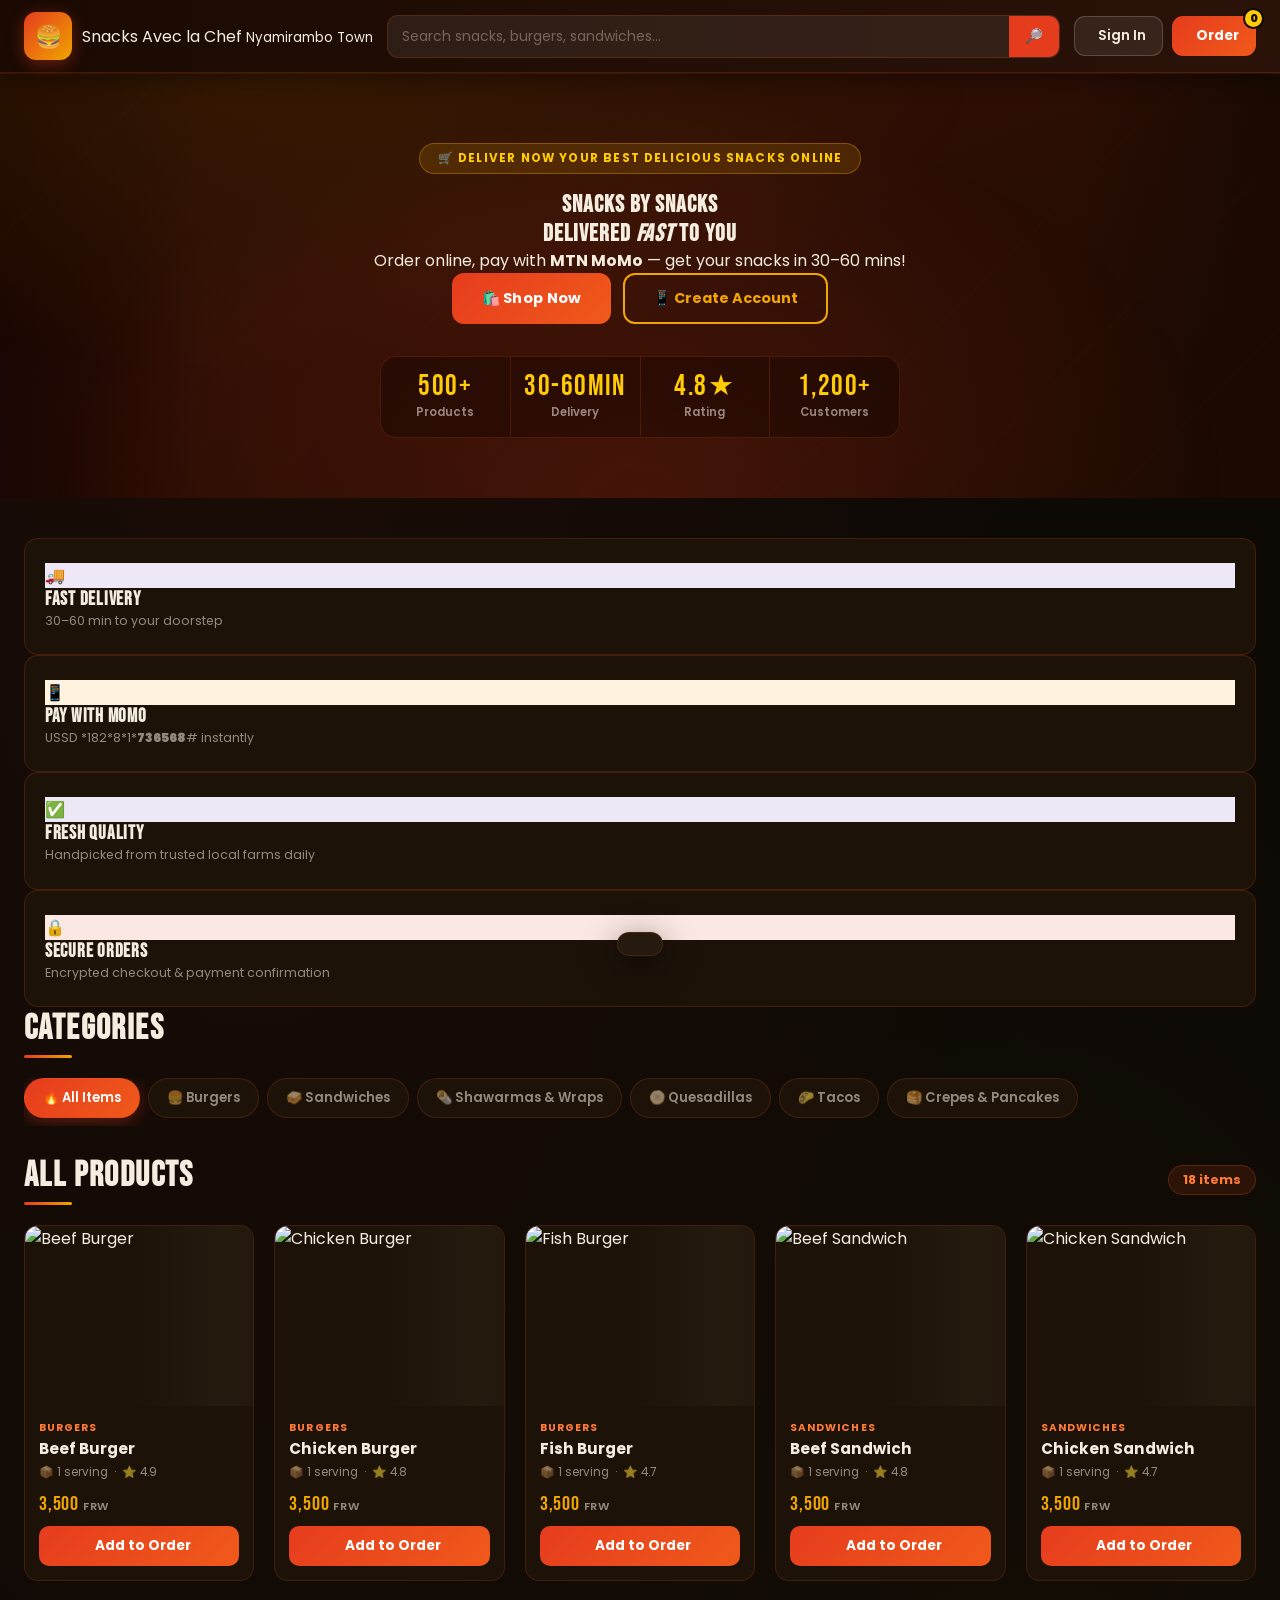
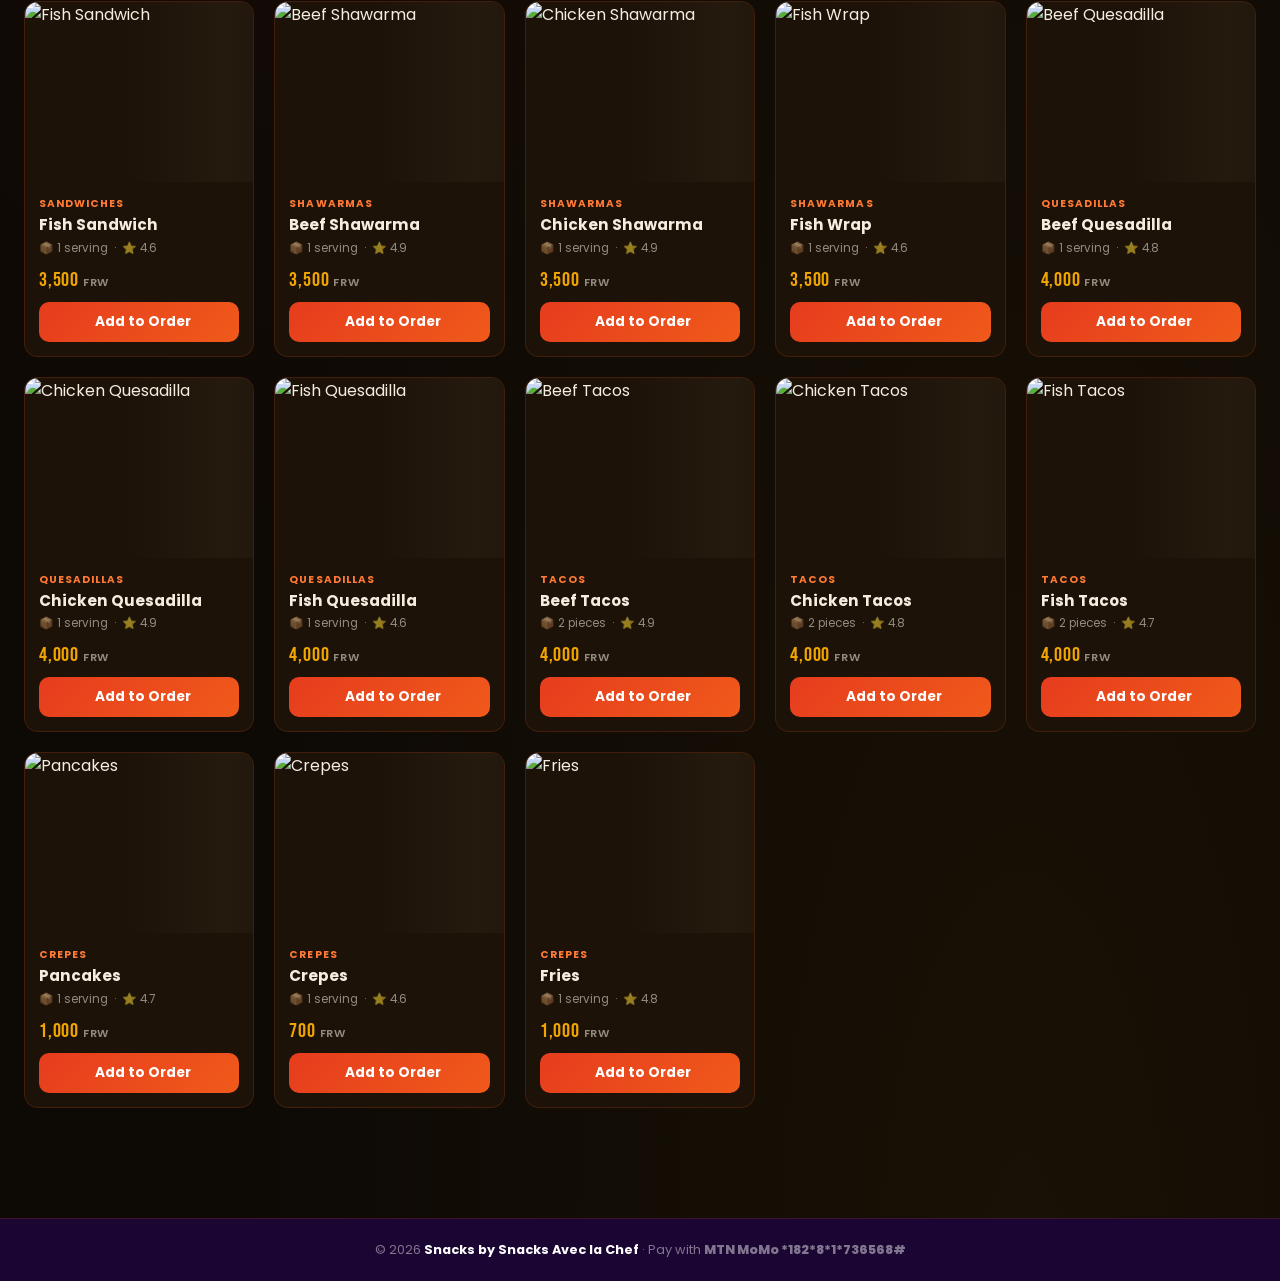
==== index.html @ 3beaa3a2 "Rename Snacks_by_snacks into index.html and other changes made" ====
<!DOCTYPE html>
<html lang="en">
<head>
<meta charset="UTF-8"/>
<meta name="viewport" content="width=device-width,initial-scale=1.0"/>
<title>Snacks Avec la Chef – Online Snacks Shopping</title>
<link href="https://fonts.googleapis.com/css2?family=Poppins:wght@400;500;600;700;800;900&family=Bebas+Neue:wght@400&display=swap" rel="stylesheet"/>
<link rel="stylesheet" href="https://cdnjs.cloudflare.com/ajax/libs/font-awesome/6.4.0/all.min.css"/>
<link rel="stylesheet" href="style.css"/>
</head>
<body>

<!-- ══ HEADER ══ -->
<header>
  <div class="h-inner">
    <div class="logo">
      <div class="logo-icon">🍔</div>
      <div class="logo-txt">
        <span>Snacks Avec la Chef</span>
        <small>Nyamirambo Town</small>
      </div>
    </div>
    <div class="search-bar">
      <input id="searchInp" type="text" placeholder="Search snacks, burgers, sandwiches…"/>
      <button onclick="doSearch()">🔎<i class="fas fa-search"></i></button>
    </div>
    <div class="h-actions">
      <button class="btn-signin" id="signinBtn" onclick="openAuth()">
        <i class="fas fa-user"></i> Sign In
      </button>
      <div class="user-pill" id="userPill" onclick="toggleUserMenu()">
        <div class="u-avatar" id="uAvatar"></div>
        <span id="uName"></span>
        <i class="fas fa-chevron-down" id="uChevron" style="color:rgba(255,255,255,.5);font-size:.68rem;transition:.2s"></i>
        <!-- Dropdown -->
        <div class="user-dropdown" id="userDropdown">
          <div class="ud-profile">
            <div class="ud-avatar" id="udAvatar"></div>
            <div>
              <div class="ud-name" id="udName"></div>
              <div class="ud-email" id="udEmail"></div>
            </div>
          </div>
          <div class="ud-divider"></div>
          <button class="ud-item" onclick="closeUserMenu()"><i class="fas fa-user-circle"></i> My Profile</button>
          <button class="ud-item" onclick="closeUserMenu()"><i class="fas fa-box"></i> My Orders</button>
          <button class="ud-item" onclick="closeUserMenu()"><i class="fas fa-heart"></i> Wishlist</button>
          <button class="ud-item" onclick="closeUserMenu()"><i class="fas fa-map-marker-alt"></i> Addresses</button>
          <div class="ud-divider"></div>
          <button class="ud-item ud-logout" onclick="doLogout()"><i class="fas fa-sign-out-alt"></i> Log Out</button>
        </div>
      </div>
      <button class="btn-cart" onclick="toggleCart()">
        <i class="fas fa-fire"></i> Order
        <span class="c-badge" id="cartBadge">0</span>
      </button>
    </div>
  </div>
</header>

<!-- ══ HERO ══ -->
<section class="hero">

  <!-- Sliding background images -->
  <div class="hero-bg-slides">
    <!-- Row 1: slides RIGHT →  (duplicated for seamless loop) -->
    <div class="slide-track slide-track-1" id="row1"></div>
    <!-- Row 2: slides LEFT ← (duplicated for seamless loop) -->
    <div class="slide-track slide-track-2" id="row2"></div>
  </div>

  <div class="h-inner-hero">
    <div class="h-badge">🛒 Deliver Now your Best Delicious Snacks Online</div>
    <h1>Snacks By Snacks<br/>Delivered <em>Fast</em> to You</h1>
    <p>Order online, pay with <strong>MTN MoMo</strong> — get your snacks in 30–60 mins!</p>
    <div class="h-btns">
      <button class="btn-prim" onclick="document.getElementById('shopSec').scrollIntoView({behavior:'smooth'})">🛍️ Shop Now</button>
      <button class="btn-ghost" onclick="openAuth()">📱 Create Account</button>
    </div>
    <div class="h-stats">
      <div><div class="stat-n">500+</div><div class="stat-l">Products</div></div>
      <div><div class="stat-n">30-60min</div><div class="stat-l">Delivery</div></div>
      <div><div class="stat-n">4.8★</div><div class="stat-l">Rating</div></div>
      <div><div class="stat-n">1,200+</div><div class="stat-l">Customers</div></div>
    </div>
  </div>
</section>

<!-- ══ MAIN ══ -->
<div class="shop-sec" id="shopSec">
  <div class="feats">
    <div class="feat"><div class="feat-icon" style="background:#ede7f6">🚚</div><h3>Fast Delivery</h3><p>30–60 min to your doorstep</p></div>
    <div class="feat"><div class="feat-icon" style="background:#fff3e0">📱</div><h3>Pay with MoMo</h3><p>USSD *182*8*1*<strong style="color:var(--lime);font-weight:900">736568</strong># instantly</p></div>
    <div class="feat"><div class="feat-icon" style="background:#ede7f6">✅</div><h3>Fresh Quality</h3><p>Handpicked from trusted local farms daily</p></div>
    <div class="feat"><div class="feat-icon" style="background:#fce8e2">🔒</div><h3>Secure Orders</h3><p>Encrypted checkout & payment confirmation</p></div>
  </div>
  <div>
    <div class="sec-hd"><h2>Categories</h2></div>
    <div class="cats-wrap"><div class="cats-inner" id="catsEl"></div></div>
  </div>
  <div>
    <div class="sec-hd">
      <h2 id="prodTitle">All Products</h2>
      <span class="count-pill" id="prodCnt"></span>
    </div>
    <div class="prod-grid" id="prodGrid"></div>
  </div>
</div>

<footer style="background:#1a0533;color:rgba(255,255,255,.45);text-align:center;padding:22px;font-size:.8rem;margin-top:50px">
  <p>© 2026 <strong style="color:#fff">Snacks by Snacks Avec la Chef</strong> · Pay with <span style="color:var(--momo);font-weight:800">MTN MoMo *182*8*1*736568#</span></p>
</footer>

<!-- ══ CART SIDEBAR ══ -->
<div class="c-overlay" id="cOverlay" onclick="toggleCart()"></div>
<div class="c-sidebar" id="cSidebar">
  <div class="c-hdr">
    <h2>🛒 Your Cart</h2>
    <button class="c-close" onclick="toggleCart()"><i class="fas fa-times"></i></button>
  </div>
  <div class="c-body" id="cBody"></div>
  <div id="cFootWrap" style="display:none">
    <div class="c-foot-wrap">
      <div class="cf-row"><span>Subtotal</span><span id="cfSub"></span></div>
      <div class="cf-row"><span>🚚 Delivery</span><span>500 RWF</span></div>
      <div class="cf-tot"><span>Total</span><span id="cfTot"></span></div>
      <button class="btn-checkout" onclick="openPay()">
        <i class="fas fa-fire"></i> Checkout with MoMo
      </button>
    </div>
  </div>
</div>

<!-- ══ SIGN IN MODAL ══ -->
<div class="overlay" id="authOv">
  <div class="auth-box" style="position:relative">
    <div class="auth-top">
      <button class="auth-top-close" onclick="closeOv('authOv')"><i class="fas fa-times"></i></button>
      <h2>Welcome to Snacks By Snacks Avec La Chef</h2>
      <p>Sign in for faster checkout & order tracking</p>
    </div>
    <div class="auth-content">
      <div class="auth-tabs">
        <button class="a-tab active" id="tLogin" onclick="switchTab('login')">Sign In</button>
        <button class="a-tab" id="tReg" onclick="switchTab('reg')">Create Account</button>
      </div>

      <!-- LOGIN -->
      <div id="fLogin">
        <div class="fg">
          <label>Email / Phone <span>*</span></label>
          <div class="inp-wrap">
            <i class="fas fa-envelope i-icon"></i>
            <input class="inp ic" id="lEmail" type="text" placeholder="your@email.com or 078xxxxxxx"/>
          </div>
        </div>
        <div class="fg">
          <label>Password <span>*</span></label>
          <div class="inp-wrap">
            <i class="fas fa-lock i-icon"></i>
            <input class="inp ic" id="lPass" type="password" placeholder="Enter your password" style="padding-right:40px"/>
            <button class="inp-toggle" onclick="togPwd('lPass',this)"><i class="fas fa-eye"></i></button>
          </div>
        </div>
        <div style="text-align:right;margin-bottom:14px"><a href="#" style="font-size:.78rem;color:var(--green);font-weight:700">Forgot password?</a></div>
        <button class="btn-auth" onclick="doLogin()"><i class="fas fa-sign-in-alt"></i> &nbsp;Sign In</button>
        <div class="a-divider">or continue with</div>
        <div class="soc-btns">
          <button class="soc-btn" onclick="socialLogin('Google')" style="border:2px solid #e0e0e0;background:#fff;color:#444">
            <span style="font-size:1rem">🇬</span> Google
          </button>
          <button class="soc-btn" onclick="socialLogin('Facebook')" style="border:none;background:#1877f2;color:#fff">
            <i class="fab fa-facebook-f"></i> Facebook
          </button>
        </div>
        <p class="auth-note">Don't have an account? <a href="#" onclick="switchTab('reg')">Create one free</a></p>
      </div>

      <!-- REGISTER -->
      <div id="fReg" style="display:none">
        <div class="f-row">
          <div class="fg"><label>First Name <span>*</span></label><input class="inp" id="rFirst" type="text" placeholder="Jean"/></div>
          <div class="fg"><label>Last Name <span>*</span></label><input class="inp" id="rLast" type="text" placeholder="Mugisha"/></div>
        </div>
        <div class="fg">
          <label>Email Address <span>*</span></label>
          <div class="inp-wrap"><i class="fas fa-envelope i-icon"></i><input class="inp ic" id="rEmail" type="email" placeholder="you@email.com"/></div>
        </div>
        <div class="fg">
          <label>MTN MoMo Phone <span>*</span></label>
          <div class="inp-wrap">
            <span class="inp-pre">+250</span>
            <input class="inp pr" id="rPhone" type="tel" maxlength="9" placeholder="078xxxxxxx" oninput="this.value=this.value.replace(/\D/g,'')"/>
          </div>
        </div>
        <div class="fg">
          <label>Password <span>*</span></label>
          <div class="inp-wrap">
            <i class="fas fa-lock i-icon"></i>
            <input class="inp ic" id="rPass" type="password" placeholder="Min 8 characters" style="padding-right:40px"/>
            <button class="inp-toggle" onclick="togPwd('rPass',this)"><i class="fas fa-eye"></i></button>
          </div>
        </div>
        <div class="fg"><label>Delivery Address <span>*</span></label><input class="inp" id="rAddr" type="text" placeholder="KG 5 Ave, Kicukiro Sector"/></div>
        <button class="btn-auth" onclick="doRegister()"><i class="fas fa-user-plus"></i> &nbsp;Create Account</button>
        <p class="auth-note">Already have an account? <a href="#" onclick="switchTab('login')">Sign in</a></p>
      </div>
    </div>
  </div>
</div>

<!-- ══ PRODUCT DETAIL MODAL ══ -->
<div class="overlay" id="pdOv">
  <div class="pd-box" id="pdContent"></div>
</div>

<!-- ══ PAYMENT MODAL ══ -->
<div class="overlay" id="payOv">
  <div class="pay-box">
    <div class="pay-hdr">
      <h2>💳 MoMo Checkout</h2>
      <button class="pay-close" onclick="closeOv('payOv')"><i class="fas fa-times"></i></button>
    </div>
    <div class="steps" id="stepsEl">
      <div class="s-item active" id="stp1"><div class="s-dot">1</div><div class="s-lbl">Review</div></div>
      <div class="s-item" id="stp2"><div class="s-dot">2</div><div class="s-lbl">Details</div></div>
      <div class="s-item" id="stp3"><div class="s-dot">3</div><div class="s-lbl">Pay</div></div>
      <div class="s-item" id="stp4"><div class="s-dot"><i class="fas fa-check" style="font-size:.62rem"></i></div><div class="s-lbl">Done</div></div>
    </div>
    <div class="pay-body" id="payBody"></div>
  </div>
</div>

<!-- TOAST -->
<div class="toast" id="toast"><span id="toastMsg"></span></div>

<script src="script.js"></script>
</body>
</html>
---- style.css ----
/* ═══════════════════════════════════════════════
   SNACKS BY SNACKS — avec la chef
   style.css  |  Fresh Food. Bold Taste.
═══════════════════════════════════════════════ */

/* ─── VARIABLES ───────────────────────────── */
:root{
  --fire:       #e63c1e;   /* fire red         */
  --fire-mid:   #f05a1a;   /* fire orange      */
  --fire-light: #ff7a35;   /* bright orange    */
  --gold:       #f0a500;   /* golden yellow    */
  --gold-bright:#ffcb05;   /* momo / bright    */
  --bg:         #0d0905;   /* near-black warm  */
  --bg-card:    #1c1208;   /* dark card        */
  --bg-card2:   #251a0e;   /* lighter card     */
  --bg-input:   #2a1e10;   /* input bg         */
  --border:     rgba(240,90,26,.18);
  --border-glow:rgba(240,90,26,.45);
  --text:       #f5ede0;   /* warm white       */
  --text-dim:   rgba(245,237,224,.55);
  --text-muted: rgba(245,237,224,.35);
  --red:        #e53935;
  --shadow:     0 8px 32px rgba(0,0,0,.55);
  --shadow-fire:0 4px 28px rgba(230,60,30,.35);
  --r:          14px;
}

/* ─── RESET ───────────────────────────────── */
*{box-sizing:border-box;margin:0;padding:0}
html{scroll-behavior:smooth}
body{
  font-family:'Poppins',sans-serif;
  background:var(--bg);
  color:var(--text);
  overflow-x:hidden;
  background-image:
    radial-gradient(ellipse at 20% 0%,rgba(230,60,30,.07) 0%,transparent 55%),
    radial-gradient(ellipse at 80% 100%,rgba(240,165,0,.05) 0%,transparent 55%);
}
h1,h2,h3,h4{font-family:'Bebas Neue',sans-serif;letter-spacing:.04em}
button{font-family:'Poppins',sans-serif;cursor:pointer}
input,select,textarea{font-family:'Poppins',sans-serif}
::-webkit-scrollbar{width:6px;height:6px}
::-webkit-scrollbar-thumb{background:var(--fire-mid);border-radius:3px}
::-webkit-scrollbar-track{background:var(--bg-card)}

/* ─── OVERLAY ──────────────────────────────── */
.overlay{
  display:none;position:fixed;inset:0;
  background:rgba(10,5,2,.75);
  z-index:200;backdrop-filter:blur(6px);
  align-items:center;justify-content:center;padding:20px
}
.overlay.open{display:flex;animation:fadeIn .2s ease}

/* ─── HEADER ──────────────────────────────── */
header{
  background:linear-gradient(90deg,#1a0a02,#2a1208);
  position:sticky;top:0;z-index:100;
  border-bottom:1.5px solid var(--border);
  box-shadow:0 2px 24px rgba(0,0,0,.5),0 1px 0 var(--border)
}
.h-inner{
  max-width:1280px;margin:0 auto;padding:12px 24px;
  display:flex;align-items:center;gap:14px;flex-wrap:wrap
}
.logo{display:flex;align-items:center;gap:10px;text-decoration:none}
.logo-icon{
  width:48px;height:48px;
  background:linear-gradient(135deg,var(--fire),var(--gold));
  border-radius:12px;
  display:flex;align-items:center;justify-content:center;
  font-size:22px;flex-shrink:0;
  box-shadow:0 4px 16px rgba(230,60,30,.4)
}
.logo-txt .brand{
  font-family:'Bebas Neue',sans-serif;
  font-size:1.45rem;color:var(--gold-bright);
  display:block;line-height:1;letter-spacing:.06em
}
.logo-txt .sub{
  font-size:.62rem;color:var(--text-dim);
  font-weight:600;letter-spacing:.14em;text-transform:uppercase
}
.search-bar{
  flex:1;min-width:170px;display:flex;
  background:rgba(255,255,255,.07);
  border-radius:11px;border:1.5px solid var(--border);
  overflow:hidden;transition:.2s
}
.search-bar:focus-within{border-color:var(--fire-mid);background:rgba(255,255,255,.1)}
.search-bar input{
  flex:1;border:none;background:transparent;
  padding:10px 14px;color:var(--text);font-size:.87rem;outline:none
}
.search-bar input::placeholder{color:var(--text-muted)}
.search-bar button{
  background:var(--fire);border:none;
  padding:10px 16px;color:#fff;font-size:.9rem;transition:.2s
}
.search-bar button:hover{background:var(--fire-mid)}
.h-actions{display:flex;align-items:center;gap:9px}
.btn-signin{
  background:rgba(255,255,255,.08);border:1.5px solid rgba(255,255,255,.18);
  color:var(--text);padding:9px 16px;border-radius:11px;
  font-weight:600;font-size:.84rem;display:flex;align-items:center;gap:7px;transition:.2s
}
.btn-signin:hover{background:rgba(255,255,255,.14);border-color:var(--fire-mid)}
.btn-cart{
  position:relative;
  background:linear-gradient(135deg,var(--fire),var(--fire-mid));
  border:none;color:#fff;padding:10px 17px;border-radius:11px;
  font-weight:700;font-size:.85rem;display:flex;align-items:center;gap:7px;transition:.2s
}
.btn-cart:hover{transform:translateY(-1px);box-shadow:var(--shadow-fire)}
.c-badge{
  position:absolute;top:-8px;right:-8px;
  background:var(--gold-bright);color:#1a0a02;
  border-radius:50%;width:21px;height:21px;
  font-size:.68rem;font-weight:900;
  display:flex;align-items:center;justify-content:center;
  border:2px solid var(--bg)
}

/* USER PILL & DROPDOWN */
.user-pill{
  display:none;align-items:center;gap:8px;
  background:rgba(255,255,255,.08);
  border:1.5px solid rgba(255,255,255,.18);
  border-radius:30px;padding:5px 13px 5px 5px;
  position:relative;cursor:pointer;user-select:none;transition:.2s
}
.user-pill:hover{background:rgba(255,255,255,.14);border-color:var(--fire-mid)}
.u-avatar{
  width:32px;height:32px;border-radius:50%;
  background:linear-gradient(135deg,var(--fire),var(--gold));
  display:flex;align-items:center;justify-content:center;
  font-size:.85rem;font-weight:900;color:#fff
}
.user-pill span{color:var(--text);font-weight:700;font-size:.83rem}
.user-dropdown{
  display:none;position:absolute;top:calc(100% + 12px);right:0;
  background:#1e1206;border-radius:16px;min-width:225px;
  box-shadow:0 12px 48px rgba(0,0,0,.6),0 0 0 1.5px var(--border);
  overflow:hidden;z-index:300
}
.user-dropdown.open{display:block;animation:slideDown .2s ease}
.ud-profile{
  display:flex;align-items:center;gap:12px;padding:16px;
  background:linear-gradient(135deg,rgba(230,60,30,.15),rgba(240,165,0,.1))
}
.ud-avatar{
  width:44px;height:44px;border-radius:50%;
  background:linear-gradient(135deg,var(--fire),var(--gold));
  display:flex;align-items:center;justify-content:center;
  font-size:1.15rem;font-weight:900;color:#fff;flex-shrink:0
}
.ud-name{font-weight:700;font-size:.9rem;color:var(--text)}
.ud-email{font-size:.72rem;color:var(--text-dim);margin-top:1px}
.ud-divider{height:1px;background:var(--border)}
.ud-item{
  width:100%;text-align:left;padding:11px 16px;border:none;
  background:transparent;font-family:'Poppins',sans-serif;
  font-size:.84rem;font-weight:600;color:var(--text);
  cursor:pointer;display:flex;align-items:center;gap:11px;transition:.15s
}
.ud-item i{width:15px;color:var(--text-dim);font-size:.82rem;text-align:center}
.ud-item:hover{background:rgba(240,90,26,.12);color:var(--fire-light)}
.ud-item:hover i{color:var(--fire-light)}
.ud-logout{color:var(--red)!important}
.ud-logout i{color:var(--red)!important}
.ud-logout:hover{background:rgba(229,57,53,.12)!important}

/* ─── HERO ─────────────────────────────────── */
.hero{
  background:linear-gradient(160deg,#1a0602 0%,#2d0e05 40%,#1a0a02 100%);
  padding:70px 24px 60px;text-align:center;
  position:relative;overflow:hidden
}
.hero::before{
  content:'';position:absolute;inset:0;
  background:
    radial-gradient(ellipse at 50% 100%,rgba(230,60,30,.18) 0%,transparent 65%),
    radial-gradient(ellipse at 20% 0%,rgba(240,165,0,.1) 0%,transparent 50%);
  z-index:1
}
/* flame flicker lines */
.hero::after{
  content:'';position:absolute;inset:0;
  background:repeating-linear-gradient(
    -45deg,
    transparent,transparent 120px,
    rgba(230,60,30,.025) 120px,rgba(230,60,30,.025) 121px
  );
  z-index:1
}
.hero-bg-slides{
  position:absolute;inset:0;z-index:0;
  display:flex;flex-direction:column;gap:18px;
  justify-content:center;padding:14px 0;pointer-events:none
}
.slide-track{display:flex;gap:18px;width:max-content}
.slide-track-1{animation:slideRight 30s linear infinite}
.slide-track-2{animation:slideLeft  36s linear infinite}
.slide-img{
  width:220px;height:155px;border-radius:16px;
  object-fit:cover;opacity:.28;
  filter:saturate(1.3) brightness(.75);
  flex-shrink:0;
  border:2px solid rgba(240,90,26,.25);
  box-shadow:0 4px 20px rgba(0,0,0,.4)
}
.hero-bg-slides::before,.hero-bg-slides::after{
  content:'';position:absolute;top:0;bottom:0;width:200px;z-index:2;pointer-events:none
}
.hero-bg-slides::before{left:0;background:linear-gradient(to right,#1a0602,transparent)}
.hero-bg-slides::after{right:0;background:linear-gradient(to left,#1a0a02,transparent)}
.h-inner-hero{position:relative;z-index:2;max-width:700px;margin:0 auto}
.h-badge{
  display:inline-flex;align-items:center;gap:6px;
  background:rgba(240,165,0,.15);
  border:1px solid rgba(240,165,0,.35);
  color:var(--gold-bright);padding:6px 18px;border-radius:30px;
  font-size:.74rem;font-weight:700;letter-spacing:.1em;
  text-transform:uppercase;margin-bottom:16px
}
.hero-brand{
  font-family:'Bebas Neue',sans-serif;
  font-size:clamp(3rem,9vw,6rem);
  line-height:.95;letter-spacing:.05em;
  background:linear-gradient(135deg,#fff 20%,var(--gold-bright) 60%,var(--fire-light) 100%);
  -webkit-background-clip:text;-webkit-text-fill-color:transparent;
  background-clip:text;margin-bottom:4px
}
.hero-sub{
  font-family:'Bebas Neue',sans-serif;
  font-size:clamp(1.1rem,3vw,1.8rem);
  color:var(--fire-light);letter-spacing:.12em;
  margin-bottom:10px;font-style:italic
}
.hero-tag{
  font-size:1rem;color:var(--text-dim);
  font-weight:500;margin-bottom:28px;letter-spacing:.02em
}
.hero-tag strong{color:var(--gold);font-weight:700}
.h-btns{display:flex;gap:12px;justify-content:center;flex-wrap:wrap;margin-bottom:32px}
.btn-prim{
  background:linear-gradient(135deg,var(--fire),var(--fire-mid));
  color:#fff;border:none;padding:13px 30px;border-radius:12px;
  font-size:.92rem;font-weight:700;transition:.22s;letter-spacing:.02em
}
.btn-prim:hover{transform:translateY(-2px);box-shadow:0 8px 28px rgba(230,60,30,.45)}
.btn-ghost{
  background:transparent;
  border:2px solid var(--gold);
  color:var(--gold);padding:13px 28px;border-radius:12px;
  font-size:.9rem;font-weight:700;transition:.22s
}
.btn-ghost:hover{background:var(--gold);color:#1a0a02;transform:translateY(-2px)}
.h-stats{
  display:flex;gap:0;justify-content:center;flex-wrap:wrap;
  background:rgba(0,0,0,.3);border:1.5px solid var(--border);
  border-radius:16px;overflow:hidden;max-width:520px;margin:0 auto
}
.h-stats>div{
  flex:1;min-width:110px;padding:16px 10px;
  border-right:1.5px solid var(--border);
}
.h-stats>div:last-child{border-right:none}
.stat-n{
  font-family:'Bebas Neue',sans-serif;font-size:1.8rem;
  color:var(--gold-bright);letter-spacing:.05em;line-height:1
}
.stat-l{font-size:.72rem;color:var(--text-dim);font-weight:600;margin-top:2px}

/* ─── FEATURES ─────────────────────────────── */
.feats-sec{
  max-width:1280px;margin:0 auto;
  padding:48px 24px 16px;
  display:grid;grid-template-columns:repeat(auto-fit,minmax(220px,1fr));gap:16px
}
.feat{
  background:var(--bg-card);border:1.5px solid var(--border);
  border-radius:var(--r);padding:24px 20px;transition:.25s;
  position:relative;overflow:hidden
}
.feat::before{
  content:'';position:absolute;inset:0;
  background:linear-gradient(135deg,rgba(230,60,30,.05),transparent);
  opacity:0;transition:.25s
}
.feat:hover{border-color:var(--fire-mid);transform:translateY(-4px);box-shadow:var(--shadow-fire)}
.feat:hover::before{opacity:1}
.feat-ic{
  width:48px;height:48px;border-radius:12px;
  display:flex;align-items:center;justify-content:center;
  font-size:1.4rem;margin-bottom:12px
}
.feat h4{font-family:'Poppins',sans-serif;font-size:.93rem;font-weight:700;color:var(--text);margin-bottom:5px}
.feat p{font-size:.78rem;color:var(--text-dim);line-height:1.55}

/* ─── SHOP SECTION ─────────────────────────── */
.shop-sec{padding:40px 24px 60px;max-width:1280px;margin:0 auto}
.sec-hd{display:flex;align-items:center;justify-content:space-between;margin-bottom:20px;flex-wrap:wrap;gap:10px}
.sec-hd h2{
  font-size:clamp(1.6rem,4vw,2.2rem);color:var(--text);
  position:relative;padding-bottom:8px
}
.sec-hd h2::after{
  content:'';position:absolute;bottom:0;left:0;
  width:48px;height:3px;
  background:linear-gradient(90deg,var(--fire),var(--gold));
  border-radius:2px
}
.count-pill{
  font-size:.8rem;font-weight:700;
  color:var(--fire-light);
  background:rgba(240,90,26,.12);
  border:1px solid rgba(240,90,26,.25);
  padding:5px 14px;border-radius:30px
}
/* Categories */
.cats-wrap{overflow-x:auto;padding-bottom:8px;margin-bottom:28px;scrollbar-width:thin}
.cats-wrap::-webkit-scrollbar{height:3px}
.cats-inner{display:flex;gap:8px;min-width:max-content}
.cat-btn{
  flex-shrink:0;background:var(--bg-card);
  border:1.5px solid var(--border);
  color:var(--text-dim);padding:9px 18px;border-radius:30px;
  font-size:.82rem;font-weight:600;transition:.2s;white-space:nowrap
}
.cat-btn:hover{border-color:var(--fire-mid);color:var(--fire-light)}
.cat-btn.active{
  background:linear-gradient(135deg,var(--fire),var(--fire-mid));
  border-color:transparent;color:#fff;
  box-shadow:0 4px 16px rgba(230,60,30,.35)
}
/* Product grid */
.prod-grid{
  display:grid;
  grid-template-columns:repeat(auto-fill,minmax(230px,1fr));
  gap:20px
}
.p-card{
  background:var(--bg-card);border:1.5px solid var(--border);
  border-radius:var(--r);overflow:hidden;transition:.25s;
  animation:fadeUp .35s ease both
}
.p-card:hover{
  transform:translateY(-5px);
  box-shadow:var(--shadow-fire);
  border-color:var(--fire-mid)
}
/* product image */
.p-img{
  height:180px;cursor:pointer;position:relative;overflow:hidden
}
.p-img img{
  width:100%;height:100%;object-fit:cover;
  display:block;transition:.35s ease
}
.p-img:hover img{transform:scale(1.07)}
.p-img-fallback{
  width:100%;height:100%;
  display:flex;align-items:center;justify-content:center;
  font-size:4rem;
  background:linear-gradient(135deg,var(--bg-card),var(--bg-card2))
}
.p-view-ov{
  position:absolute;inset:0;
  background:rgba(230,60,30,.55);
  display:flex;align-items:center;justify-content:center;
  opacity:0;transition:.2s;color:#fff;font-size:.82rem;font-weight:700;gap:6px
}
.p-img:hover .p-view-ov{opacity:1}
/* product body */
.p-body{padding:14px}
.p-cat{
  font-size:.65rem;font-weight:700;
  color:var(--fire-light);text-transform:uppercase;
  letter-spacing:.1em;margin-bottom:3px
}
.p-name{font-size:.95rem;font-weight:700;color:var(--text);margin-bottom:5px;line-height:1.3}
.p-wt{font-size:.73rem;color:var(--text-dim);margin-bottom:11px}
.p-foot{display:flex;align-items:center;justify-content:space-between;margin-bottom:10px}
.p-price{
  font-family:'Bebas Neue',sans-serif;
  font-size:1.25rem;color:var(--gold);letter-spacing:.04em
}
.p-price small{font-size:.7rem;font-family:'Poppins',sans-serif;color:var(--text-dim);font-weight:600}
.btn-add{
  width:100%;
  background:linear-gradient(135deg,var(--fire),var(--fire-mid));
  color:#fff;border:none;padding:10px 0;
  border-radius:10px;font-size:.85rem;font-weight:700;
  display:flex;align-items:center;justify-content:center;gap:7px;transition:.22s
}
.btn-add:hover{
  background:linear-gradient(135deg,var(--fire-mid),var(--fire-light));
  transform:translateY(-1px);
  box-shadow:0 4px 16px rgba(230,60,30,.4)
}
.badge-org{
  display:inline-block;
  background:rgba(240,165,0,.15);
  border:1px solid rgba(240,165,0,.3);
  color:var(--gold);padding:2px 9px;border-radius:20px;
  font-size:.67rem;font-weight:700;margin-bottom:6px
}

/* ─── CART SIDEBAR ──────────────────────────── */
.c-overlay{
  display:none;position:fixed;inset:0;
  background:rgba(10,5,2,.65);z-index:99;backdrop-filter:blur(2px)
}
.c-overlay.open{display:block}
.c-sidebar{
  position:fixed;right:-100%;top:0;height:100%;width:100%;
  max-width:400px;background:var(--bg-card);
  z-index:100;transition:.3s cubic-bezier(.4,0,.2,1);
  display:flex;flex-direction:column;
  border-left:1.5px solid var(--border)
}
.c-sidebar.open{right:0;box-shadow:-8px 0 40px rgba(0,0,0,.6)}
.c-hdr{
  padding:20px 22px;
  background:linear-gradient(90deg,#2a0a02,#1a0a05);
  display:flex;align-items:center;justify-content:space-between;
  border-bottom:1.5px solid var(--border)
}
.c-hdr h3{
  font-family:'Bebas Neue',sans-serif;
  color:var(--text);font-size:1.5rem;letter-spacing:.06em
}
.c-close{
  background:rgba(255,255,255,.08);border:1.5px solid var(--border);
  color:var(--text);width:34px;height:34px;border-radius:9px;
  display:flex;align-items:center;justify-content:center;transition:.2s
}
.c-close:hover{background:rgba(230,60,30,.2);border-color:var(--fire)}
.c-body{flex:1;overflow-y:auto;padding:16px}
.c-empty{
  text-align:center;padding:60px 20px;color:var(--text-dim)
}
.c-empty i{font-size:3rem;color:rgba(240,90,26,.25);margin-bottom:14px;display:block}
.ci{
  display:flex;align-items:center;gap:12px;
  padding:12px;background:var(--bg-card2);
  border-radius:12px;margin-bottom:10px;
  border:1px solid var(--border)
}
.ci-em{width:52px;height:52px;border-radius:10px;overflow:hidden;flex-shrink:0;border:1.5px solid var(--border)}
.ci-em img{width:100%;height:100%;object-fit:cover;display:block}
.ci-inf{flex:1;min-width:0}
.ci-nm{font-size:.84rem;font-weight:700;color:var(--text);white-space:nowrap;overflow:hidden;text-overflow:ellipsis}
.ci-pr{font-size:.78rem;color:var(--gold);font-weight:700;margin-top:2px}
.qc{display:flex;align-items:center;gap:6px}
.qb{
  width:26px;height:26px;border-radius:7px;border:none;
  background:rgba(255,255,255,.08);color:var(--text);
  font-weight:900;font-size:.95rem;transition:.15s;
  display:flex;align-items:center;justify-content:center
}
.qb:hover{background:var(--fire);color:#fff}
.qn{min-width:22px;text-align:center;font-size:.85rem;font-weight:700;color:var(--text)}
.ci-del{
  background:none;border:none;color:rgba(229,57,53,.5);
  padding:5px;transition:.2s;border-radius:7px
}
.ci-del:hover{color:var(--red);background:rgba(229,57,53,.1)}
.c-foot-wrap{padding:16px;border-top:1.5px solid var(--border);background:var(--bg-card)}
.cf-row{display:flex;justify-content:space-between;font-size:.83rem;color:var(--text-dim);margin-bottom:6px;font-weight:600}
.cf-row.total{
  color:var(--text);font-weight:700;font-size:.95rem;
  padding-top:8px;margin-top:4px;border-top:1px solid var(--border)
}
.cf-row.total span:last-child{color:var(--gold)}
.btn-checkout{
  width:100%;margin-top:12px;
  background:linear-gradient(135deg,var(--fire),var(--fire-mid));
  color:#fff;border:none;padding:13px;border-radius:12px;
  font-size:.92rem;font-weight:700;transition:.22s;letter-spacing:.02em
}
.btn-checkout:hover{transform:translateY(-1px);box-shadow:var(--shadow-fire)}

/* ─── PRODUCT DETAIL ─────────────────────────── */
.pd-box{
  background:var(--bg-card);border-radius:22px;
  width:100%;max-width:500px;max-height:90vh;
  overflow-y:auto;border:1.5px solid var(--border)
}
.pd-hero{position:relative;height:270px;overflow:hidden;border-radius:22px 22px 0 0}
.pd-hero img{width:100%;height:100%;object-fit:cover;display:block;transition:.4s ease}
.pd-hero:hover img{transform:scale(1.04)}
.pd-hero-overlay{
  position:absolute;inset:0;
  background:linear-gradient(to bottom,rgba(0,0,0,.05) 0%,rgba(0,0,0,.5) 100%)
}
.pd-close{
  width:34px;height:34px;border-radius:50%;border:none;
  background:rgba(0,0,0,.5);color:#fff;
  display:flex;align-items:center;justify-content:center;
  font-size:.85rem;transition:.2s;cursor:pointer
}
.pd-close:hover{background:var(--fire)}
.pd-body{padding:20px 22px 24px}
.pd-badges{display:flex;gap:7px;flex-wrap:wrap;margin-bottom:12px}
.pd-b{
  display:inline-block;padding:3px 10px;border-radius:20px;
  font-size:.68rem;font-weight:700;
  background:rgba(255,255,255,.07);color:var(--text-dim);
  border:1px solid var(--border)
}
.pd-b.org{background:rgba(240,165,0,.12);color:var(--gold);border-color:rgba(240,165,0,.25)}
.pd-b.hot{background:rgba(230,60,30,.12);color:var(--fire-light);border-color:rgba(230,60,30,.25)}
.pd-b.cat{background:rgba(255,255,255,.06);color:var(--text-dim)}
.pd-desc{font-size:.84rem;color:var(--text-dim);line-height:1.65;margin-bottom:16px}
.pd-details{
  display:grid;grid-template-columns:1fr 1fr;gap:10px;margin-bottom:16px
}
.pd-d{
  background:var(--bg-card2);border-radius:10px;padding:12px;
  border:1px solid var(--border)
}
.pd-d-l{font-size:.68rem;color:var(--text-muted);font-weight:600;margin-bottom:4px}
.pd-d-v{font-size:.86rem;font-weight:700;color:var(--text)}
.pd-price-row{
  display:flex;align-items:center;justify-content:space-between;
  background:linear-gradient(135deg,rgba(230,60,30,.08),rgba(240,165,0,.08));
  border-radius:12px;padding:14px 16px;margin-bottom:14px;
  border:1px solid var(--border)
}
.pd-price{
  font-family:'Bebas Neue',sans-serif;
  font-size:1.5rem;color:var(--gold);letter-spacing:.05em
}
.pd-price small{font-size:.75rem;font-family:'Poppins',sans-serif;color:var(--text-dim)}
.pd-qty-row{display:flex;align-items:center;gap:10px;margin-bottom:14px}
.pd-qc{
  display:flex;align-items:center;gap:8px;
  background:var(--bg-card2);border-radius:10px;
  padding:4px;border:1.5px solid var(--border)
}
.pd-qb{
  width:32px;height:32px;border-radius:8px;border:none;
  background:rgba(255,255,255,.08);color:var(--text);
  font-weight:900;font-size:1.1rem;transition:.15s;
  display:flex;align-items:center;justify-content:center
}
.pd-qb:hover{background:var(--fire);color:#fff}
.pd-qn{min-width:30px;text-align:center;font-size:.95rem;font-weight:800;color:var(--text)}
.btn-add-modal{
  flex:1;
  background:linear-gradient(135deg,var(--fire),var(--fire-mid));
  color:#fff;border:none;padding:11px;border-radius:11px;
  font-size:.88rem;font-weight:700;
  display:flex;align-items:center;justify-content:center;gap:7px;transition:.22s
}
.btn-add-modal:hover{box-shadow:var(--shadow-fire);transform:translateY(-1px)}
.pd-nut{margin-top:2px}
.pd-nut h4{font-family:'Poppins',sans-serif;font-size:.82rem;font-weight:700;color:var(--text);margin-bottom:10px}
.nut-grid{display:grid;grid-template-columns:repeat(4,1fr);gap:8px}
.nut-i{
  background:var(--bg-card2);border-radius:10px;
  padding:10px 6px;text-align:center;border:1px solid var(--border)
}
.nut-v{font-size:.95rem;font-weight:800;color:var(--fire-light)}
.nut-l{font-size:.66rem;color:var(--text-muted);margin-top:2px;font-weight:600}

/* ─── AUTH MODAL ─────────────────────────────── */
.auth-box{
  background:var(--bg-card);border-radius:22px;
  width:100%;max-width:420px;overflow:hidden;
  border:1.5px solid var(--border)
}
.auth-top{
  padding:30px 26px 26px;
  background:linear-gradient(135deg,#2a0a02,#1a1208);
  text-align:center;border-bottom:1.5px solid var(--border)
}
.auth-top::before{content:'🔥';font-size:2.2rem;display:block;margin-bottom:10px}
.auth-top h3{
  font-size:1.7rem;color:var(--text);margin-bottom:4px
}
.auth-top p{font-size:.8rem;color:var(--text-dim)}
.auth-tabs{display:flex;padding:14px 16px 0;gap:6px;background:var(--bg-card)}
.a-tab{
  flex:1;padding:9px;border:none;background:var(--bg-card2);
  color:var(--text-dim);border-radius:10px 10px 0 0;
  font-size:.84rem;font-weight:700;transition:.2s
}
.a-tab.active{background:var(--bg-card);color:var(--fire-light);border-bottom:2px solid var(--fire)}
.auth-body{padding:18px 20px 22px}
.fg2{margin-bottom:14px}
.fg2 label{font-size:.78rem;font-weight:700;color:var(--text-dim);display:block;margin-bottom:5px}
.fg2 label span{color:var(--fire)}
.inp{
  width:100%;padding:11px 14px;
  border:1.5px solid var(--border);
  background:var(--bg-input);color:var(--text);
  border-radius:10px;outline:none;font-size:.87rem;transition:.2s
}
.inp::placeholder{color:var(--text-muted)}
.inp:focus{border-color:var(--fire-mid);background:rgba(255,255,255,.06);box-shadow:0 0 0 3px rgba(240,90,26,.15)}
.inp-wrap{display:flex;border:1.5px solid var(--border);border-radius:10px;overflow:hidden;background:var(--bg-input)}
.inp-wrap:focus-within{border-color:var(--fire-mid)}
.inp-pre{
  background:rgba(255,255,255,.06);padding:11px 12px;
  font-size:.84rem;font-weight:700;color:var(--text-dim);
  border-right:1px solid var(--border);white-space:nowrap
}
.inp.pr{border:none;border-radius:0;background:transparent}
.inp.pr:focus{box-shadow:none}
.btn-auth{
  width:100%;padding:12px;border:none;border-radius:11px;
  background:linear-gradient(135deg,var(--fire),var(--fire-mid));
  color:#fff;font-size:.9rem;font-weight:700;transition:.22s;margin-top:14px
}
.btn-auth:hover{transform:translateY(-1px);box-shadow:var(--shadow-fire)}
.pw-wrap{position:relative}
.pw-wrap .inp{padding-right:44px}
.pw-eye{
  position:absolute;right:12px;top:50%;transform:translateY(-50%);
  background:none;border:none;color:var(--text-dim);font-size:.85rem;padding:4px;transition:.15s
}
.pw-eye:hover{color:var(--fire-light)}
.social-row{display:flex;gap:8px;margin-top:10px}
.btn-social{
  flex:1;padding:10px;border-radius:10px;font-size:.83rem;font-weight:700;transition:.2s;
  border:1.5px solid var(--border);background:var(--bg-card2);color:var(--text)
}
.btn-social:hover{background:rgba(255,255,255,.08)}
.auth-or{text-align:center;color:var(--text-muted);font-size:.76rem;margin:12px 0;position:relative}
.auth-or::before,.auth-or::after{
  content:'';position:absolute;top:50%;width:42%;height:1px;background:var(--border)
}
.auth-or::before{left:0}
.auth-or::after{right:0}
.name-row{display:grid;grid-template-columns:1fr 1fr;gap:10px}

/* ─── PAYMENT MODAL ──────────────────────────── */
.pay-box{
  background:var(--bg-card);border-radius:22px;
  width:100%;max-width:500px;max-height:92vh;
  overflow-y:auto;border:1.5px solid var(--border)
}
.pay-hdr{
  padding:20px 22px 16px;
  background:linear-gradient(135deg,#2a0a02,#1a0a05);
  border-bottom:1.5px solid var(--border)
}
.pay-hdr h3{font-size:1.6rem;color:var(--text);margin-bottom:12px}
.steps{display:flex;gap:0}
.s-item{
  flex:1;display:flex;flex-direction:column;align-items:center;
  position:relative;padding-bottom:2px
}
.s-item::after{
  content:'';position:absolute;top:13px;left:50%;
  width:100%;height:2px;background:var(--border);z-index:0
}
.s-item:last-child::after{display:none}
.s-dot{
  width:26px;height:26px;border-radius:50%;
  background:var(--bg-card2);border:2px solid var(--border);
  display:flex;align-items:center;justify-content:center;
  font-size:.7rem;font-weight:800;color:var(--text-muted);
  position:relative;z-index:1;transition:.25s
}
.s-item.active .s-dot{background:var(--fire);border-color:var(--fire);color:#fff;box-shadow:0 0 12px rgba(230,60,30,.5)}
.s-item.done .s-dot{background:var(--gold);border-color:var(--gold);color:#1a0a02}
.s-lbl{font-size:.62rem;font-weight:700;color:var(--text-muted);margin-top:5px;text-align:center}
.s-item.active .s-lbl{color:var(--fire-light)}
.s-item.done .s-lbl{color:var(--gold)}
.pay-body{padding:20px 22px 22px}
/* order review */
.or{
  background:var(--bg-card2);border-radius:12px;
  padding:16px;margin-bottom:16px;border:1px solid var(--border)
}
.or-t{font-size:.8rem;font-weight:700;color:var(--fire-light);margin-bottom:12px;text-transform:uppercase;letter-spacing:.06em}
.or-row{display:flex;justify-content:space-between;font-size:.83rem;color:var(--text-dim);margin-bottom:7px;font-weight:600}
.or-row span:last-child{color:var(--text)}
.or-div{border:none;border-top:1px solid var(--border);margin:10px 0}
.or-total{display:flex;justify-content:space-between;font-size:.95rem;font-weight:800;color:var(--text)}
.or-total span:last-child{color:var(--gold)}
.btn-next{
  width:100%;padding:13px;border:none;border-radius:12px;
  background:linear-gradient(135deg,var(--fire),var(--fire-mid));
  color:#fff;font-size:.92rem;font-weight:700;transition:.22s;margin-top:12px
}
.btn-next:hover{transform:translateY(-1px);box-shadow:var(--shadow-fire)}
.btn-back{
  padding:13px 20px;border:1.5px solid var(--border);
  background:var(--bg-card2);color:var(--text);
  border-radius:12px;font-size:.88rem;font-weight:600;transition:.2s
}
.btn-back:hover{border-color:var(--fire-mid);color:var(--fire-light)}
/* payment methods */
.pm-card{
  display:flex;align-items:center;gap:14px;
  background:var(--bg-card2);border:2px solid var(--border);
  border-radius:13px;padding:14px 16px;margin-bottom:10px;cursor:pointer;transition:.2s
}
.pm-card:hover{border-color:var(--fire-mid)}
.pm-card.sel{
  border-color:var(--fire);
  background:linear-gradient(135deg,rgba(230,60,30,.08),rgba(240,90,26,.05))
}
.pm-icon{
  width:44px;height:44px;border-radius:11px;
  display:flex;align-items:center;justify-content:center;font-size:1.3rem;flex-shrink:0
}
.pm-info{flex:1}
.pm-info h4{font-family:'Poppins',sans-serif;font-size:.86rem;font-weight:700;color:var(--text);margin-bottom:2px}
.pm-info p{font-size:.73rem;color:var(--text-dim)}
.pm-radio{
  width:18px;height:18px;border-radius:50%;
  border:2px solid var(--border);
  display:flex;align-items:center;justify-content:center;flex-shrink:0
}
.pm-card.sel .pm-radio{border-color:var(--fire)}
.pm-card.sel .pm-radio>div{width:9px;height:9px;border-radius:50%;background:var(--fire)}
/* merchant code */
.merchant-code-box{
  background:rgba(240,165,0,.07);
  border:1.5px solid rgba(240,165,0,.3);
  border-radius:14px;padding:16px;text-align:center;margin:12px 0
}
.mc-label{font-size:.72rem;font-weight:700;color:var(--text-dim);margin-bottom:6px;text-transform:uppercase;letter-spacing:.06em}
.mc-code{
  font-family:'Bebas Neue',sans-serif;
  font-size:2.8rem;color:var(--gold-bright);
  letter-spacing:.15em;text-shadow:0 0 30px rgba(255,203,5,.5);
  animation:codePulse 2s ease-in-out infinite
}
.mc-sub{font-size:.73rem;color:var(--text-muted);margin-top:4px}
/* USSD phone frame */
.ussd-wrap{margin-top:10px}
.phone-frame{
  background:#111;border-radius:24px;padding:14px;
  border:3px solid #333;max-width:280px;margin:0 auto 14px
}
.phone-notch{
  width:50px;height:8px;background:#222;border-radius:4px;margin:0 auto 10px
}
.phone-screen{background:#0a2010;border-radius:14px;padding:16px;text-align:center}
.ps-title{font-size:.72rem;color:rgba(255,255,255,.6);display:block;margin-bottom:10px}
.ps-string{font-family:monospace;font-size:1.1rem;color:#fff;letter-spacing:.08em}
.ps-code{
  color:var(--gold-bright);font-weight:900;font-size:1.25rem;
  text-shadow:0 0 12px rgba(255,203,5,.6)
}
.ussd-copy-row{display:flex;align-items:center;justify-content:center;gap:10px;margin-top:12px}
.btn-copy{
  background:rgba(240,165,0,.15);border:1px solid rgba(240,165,0,.35);
  color:var(--gold);padding:7px 14px;border-radius:9px;
  font-size:.78rem;font-weight:700;transition:.2s
}
.btn-copy:hover{background:var(--gold);color:#1a0a02}
.copy-conf{font-size:.75rem;color:var(--gold);font-weight:700}
.ussd-steps{
  font-size:.78rem;line-height:2;color:var(--text-dim);
  background:var(--bg-card2);border-radius:11px;padding:12px 16px;
  margin-bottom:10px;border:1px solid var(--border)
}
.ussd-steps strong{color:var(--text)}
.ussd-tip{
  font-size:.74rem;color:rgba(240,165,0,.7);
  background:rgba(240,165,0,.06);
  border:1px solid rgba(240,165,0,.2);
  border-radius:9px;padding:9px 13px;line-height:1.55
}
.btn-pay{
  flex:1;padding:13px;border:none;border-radius:12px;
  background:linear-gradient(135deg,var(--gold),var(--fire-mid));
  color:#1a0a02;font-size:.9rem;font-weight:800;transition:.22s;
  display:flex;align-items:center;justify-content:center;gap:8px
}
.btn-pay:hover{transform:translateY(-1px);box-shadow:0 6px 24px rgba(240,165,0,.35)}
/* processing */
.proc-wrap{text-align:center;padding:30px 20px}
.proc-wrap h3{font-size:1.5rem;color:var(--text);margin:14px 0 6px}
.proc-wrap p{font-size:.82rem;color:var(--text-dim);line-height:1.6}
.proc-ring{
  width:68px;height:68px;border-radius:50%;
  border:5px solid rgba(230,60,30,.15);border-top-color:var(--fire);
  animation:spin 1s linear infinite;margin:0 auto
}
.proc-ussd{
  font-family:monospace;font-size:1.1rem;color:var(--text);
  background:var(--bg-card2);border-radius:10px;padding:10px 16px;margin:14px auto;display:inline-block
}
.proc-hl{color:var(--gold-bright);font-weight:900}
.proc-info{
  background:var(--bg-card2);border-radius:11px;padding:14px;
  font-size:.8rem;line-height:1.9;color:var(--text-dim);
  border:1px solid var(--border);margin-top:14px;text-align:left
}
/* success */
.succ-wrap{text-align:center;padding:24px 10px}
.succ-icon{font-size:3.5rem;margin-bottom:10px}
.succ-wrap h2{font-size:1.9rem;color:var(--text);margin-bottom:8px}
.succ-wrap p{font-size:.84rem;color:var(--text-dim);line-height:1.65;margin-bottom:12px}
.order-chip{
  display:inline-block;
  background:rgba(240,165,0,.1);border:1.5px solid rgba(240,165,0,.3);
  color:var(--gold);padding:5px 16px;border-radius:20px;
  font-size:.8rem;font-weight:800;margin-bottom:12px;letter-spacing:.06em
}
.tl{text-align:left;margin:16px 0;display:flex;flex-direction:column;gap:10px}
.tl-item{display:flex;align-items:flex-start;gap:12px}
.tl-dot{
  width:36px;height:36px;border-radius:50%;
  display:flex;align-items:center;justify-content:center;
  font-size:1rem;flex-shrink:0
}
.tl-inf h5{font-family:'Poppins',sans-serif;font-size:.84rem;font-weight:700;color:var(--text)}
.tl-inf p{font-size:.76rem;color:var(--text-dim);line-height:1.5}
.btn-cont{
  width:100%;padding:13px;border:none;border-radius:12px;
  background:linear-gradient(135deg,var(--fire),var(--fire-mid));
  color:#fff;font-size:.9rem;font-weight:700;transition:.22s;margin-top:10px
}
.btn-cont:hover{transform:translateY(-1px);box-shadow:var(--shadow-fire)}

/* ─── FOOTER ───────────────────────────────── */
footer{
  background:linear-gradient(180deg,var(--bg) 0%,#0a0503 100%);
  border-top:1.5px solid var(--border);padding:48px 24px 30px;
  margin-top:40px
}
.footer-inner{max-width:1280px;margin:0 auto}
.footer-grid{display:grid;grid-template-columns:repeat(auto-fit,minmax(220px,1fr));gap:32px;margin-bottom:32px}
.f-brand .brand-name{
  font-family:'Bebas Neue',sans-serif;
  font-size:2rem;color:var(--gold-bright);letter-spacing:.08em
}
.f-brand .brand-tag{
  font-size:.8rem;color:var(--text-dim);margin-top:4px;line-height:1.6
}
.f-brand .contact-phones{margin-top:14px}
.phone-link{
  display:flex;align-items:center;gap:8px;
  color:var(--fire-light);font-weight:700;font-size:.9rem;
  text-decoration:none;margin-bottom:6px;transition:.2s
}
.phone-link i{color:var(--fire);font-size:.85rem}
.phone-link:hover{color:var(--gold)}
.f-section h5{
  font-family:'Poppins',sans-serif;font-size:.82rem;font-weight:800;
  color:var(--fire-light);text-transform:uppercase;
  letter-spacing:.1em;margin-bottom:14px
}
.how-order-box{
  background:linear-gradient(135deg,rgba(230,60,30,.08),rgba(240,165,0,.05));
  border:1.5px solid rgba(240,165,0,.2);
  border-radius:14px;padding:16px
}
.how-order-box p{font-size:.8rem;color:var(--text-dim);line-height:1.65}
.how-order-box strong{color:var(--gold)}
.delivery-badge{
  display:inline-flex;align-items:center;gap:7px;
  background:rgba(240,165,0,.1);border:1px solid rgba(240,165,0,.25);
  color:var(--gold);padding:7px 14px;border-radius:9px;
  font-size:.8rem;font-weight:700;margin-top:10px
}
.f-links{list-style:none;display:flex;flex-direction:column;gap:8px}
.f-links a{color:var(--text-dim);text-decoration:none;font-size:.83rem;font-weight:600;transition:.2s;display:flex;align-items:center;gap:7px}
.f-links a:hover{color:var(--fire-light)}
.footer-bot{
  border-top:1px solid var(--border);padding-top:18px;
  display:flex;align-items:center;justify-content:space-between;flex-wrap:wrap;gap:10px
}
.footer-bot p{font-size:.76rem;color:var(--text-muted)}
.footer-bot span{color:var(--fire)}

/* ─── TOAST ────────────────────────────────── */
.toast{
  position:fixed;bottom:24px;left:50%;transform:translateX(-50%) translateY(80px);
  background:var(--bg-card2);border:1.5px solid var(--border);
  color:var(--text);padding:11px 22px;border-radius:30px;
  font-size:.85rem;font-weight:700;z-index:999;
  box-shadow:var(--shadow);transition:.3s cubic-bezier(.4,0,.2,1);
  white-space:nowrap
}
.toast.show{transform:translateX(-50%) translateY(0)}
.toast.g{border-color:rgba(76,175,80,.4);background:#0a1a0a}
.toast.go{border-color:rgba(240,165,0,.3);background:#1a1205}

/* ─── SHIMMER / SKELETON ───────────────────── */
@keyframes shimmer{0%{background-position:-400px 0}100%{background-position:400px 0}}
.p-img img[loading]{
  background:linear-gradient(90deg,var(--bg-card) 25%,var(--bg-card2) 50%,var(--bg-card) 75%);
  background-size:400px 100%;animation:shimmer 1.4s ease-in-out infinite
}

/* ─── KEYFRAMES ────────────────────────────── */
@keyframes fadeIn{from{opacity:0}to{opacity:1}}
@keyframes fadeUp{from{opacity:0;transform:translateY(18px)}to{opacity:1;transform:translateY(0)}}
@keyframes slideDown{from{opacity:0;transform:translateY(-8px)}to{opacity:1;transform:translateY(0)}}
@keyframes slideRight{0%{transform:translateX(0)}100%{transform:translateX(-50%)}}
@keyframes slideLeft{0%{transform:translateX(-50%)}100%{transform:translateX(0)}}
@keyframes spin{to{transform:rotate(360deg)}}
@keyframes codePulse{
  0%,100%{text-shadow:0 0 20px rgba(255,203,5,.4)}
  50%{text-shadow:0 0 40px rgba(255,203,5,.8),0 0 60px rgba(240,165,0,.5)}
}

/* ─── RESPONSIVE ───────────────────────────── */
@media(max-width:600px){
  .h-inner{padding:10px 14px;gap:10px}
  .hero{padding:50px 16px 44px}
  .hero-brand{font-size:3rem}
  .feats-sec{padding:28px 14px 8px;gap:10px}
  .shop-sec{padding:28px 14px 44px}
  .prod-grid{grid-template-columns:repeat(auto-fill,minmax(160px,1fr));gap:12px}
  .name-row{grid-template-columns:1fr}
}
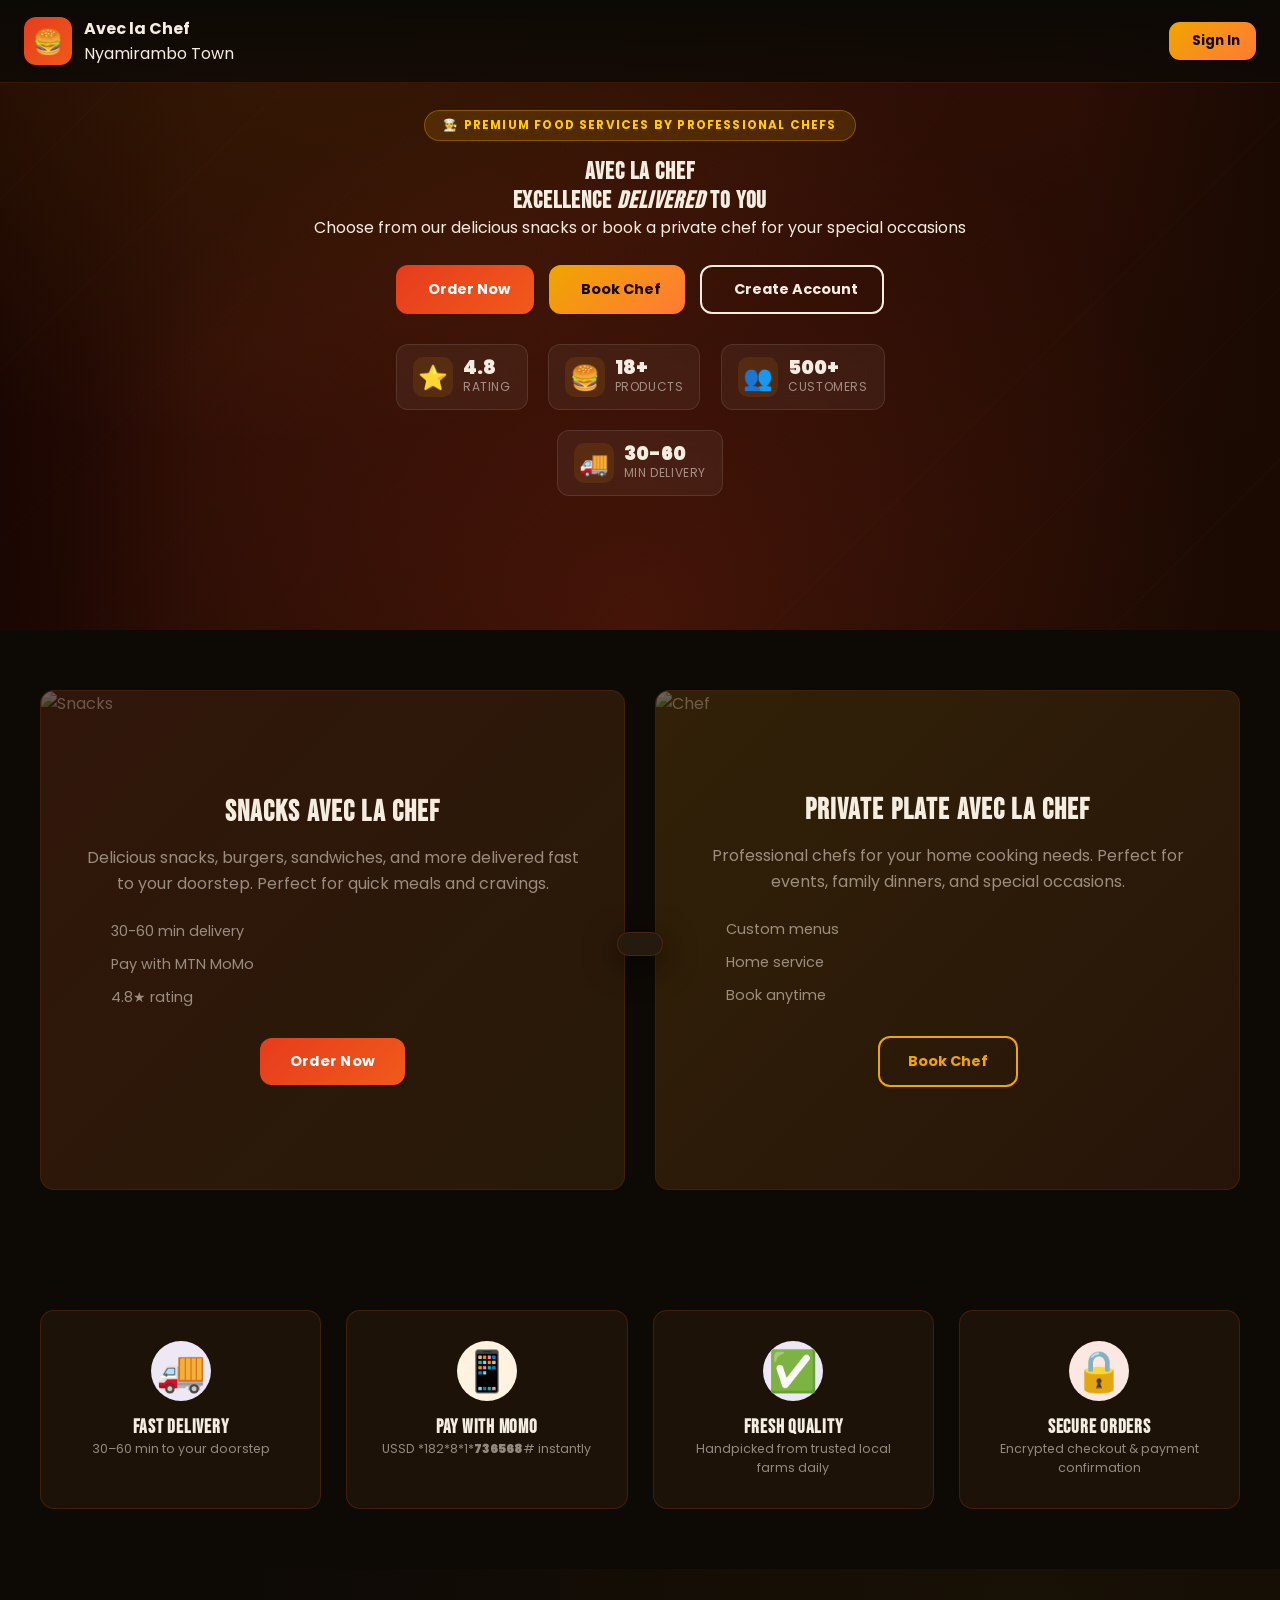
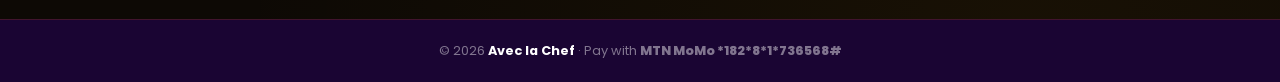
==== commit b337b85f: "new files and folder related to the supabase backend and nodejs and the admin dashboard control pann" ====
--- a/index.html
+++ b/index.html
@@ -3,7 +3,7 @@
 <head>
 <meta charset="UTF-8"/>
 <meta name="viewport" content="width=device-width,initial-scale=1.0"/>
-<title>Snacks Avec la Chef – Online Snacks Shopping</title>
+<title>Avec la Chef – Premium Food Services</title>
 <link href="https://fonts.googleapis.com/css2?family=Poppins:wght@400;500;600;700;800;900&family=Bebas+Neue:wght@400&display=swap" rel="stylesheet"/>
 <link rel="stylesheet" href="https://cdnjs.cloudflare.com/ajax/libs/font-awesome/6.4.0/all.min.css"/>
 <link rel="stylesheet" href="style.css"/>
@@ -16,18 +16,22 @@
     <div class="logo">
       <div class="logo-icon">🍔</div>
       <div class="logo-txt">
-        <span>Snacks Avec la Chef</span>
-        <small>Nyamirambo Town</small>
-      </div>
-    </div>
-    <div class="search-bar">
-      <input id="searchInp" type="text" placeholder="Search snacks, burgers, sandwiches…"/>
-      <button onclick="doSearch()">🔎<i class="fas fa-search"></i></button>
+        <strong>Avec la Chef</strong>
+        <p>Nyamirambo Town</p>
+      </div>
     </div>
     <div class="h-actions">
-      <button class="btn-signin" id="signinBtn" onclick="openAuth()">
+      <button class="btn-signin btn-signin-orange" id="signinBtn" onclick="openAuth()">
         <i class="fas fa-user"></i> Sign In
       </button>
+      <div class="notif-bell" id="notifBell" onclick="toggleNotifs(event)">
+        <i class="fas fa-bell"></i>
+        <span class="notif-badge" id="notifBadge">0</span>
+        <div class="notif-dropdown" id="notifDropdown" onclick="event.stopPropagation()">
+          <div class="notif-hdr">Notifications</div>
+          <div id="notifList"></div>
+        </div>
+      </div>
       <div class="user-pill" id="userPill" onclick="toggleUserMenu()">
         <div class="u-avatar" id="uAvatar"></div>
         <span id="uName"></span>
@@ -46,14 +50,11 @@
           <button class="ud-item" onclick="closeUserMenu()"><i class="fas fa-box"></i> My Orders</button>
           <button class="ud-item" onclick="closeUserMenu()"><i class="fas fa-heart"></i> Wishlist</button>
           <button class="ud-item" onclick="closeUserMenu()"><i class="fas fa-map-marker-alt"></i> Addresses</button>
+          <button class="ud-item" id="udAdminLink" onclick="window.location.href='admin/dashboard.html'" style="display:none"><i class="fas fa-gauge-high"></i> Admin Dashboard</button>
           <div class="ud-divider"></div>
           <button class="ud-item ud-logout" onclick="doLogout()"><i class="fas fa-sign-out-alt"></i> Log Out</button>
         </div>
       </div>
-      <button class="btn-cart" onclick="toggleCart()">
-        <i class="fas fa-fire"></i> Order
-        <span class="c-badge" id="cartBadge">0</span>
-      </button>
     </div>
   </div>
 </header>
@@ -70,45 +71,130 @@
   </div>
 
   <div class="h-inner-hero">
-    <div class="h-badge">🛒 Deliver Now your Best Delicious Snacks Online</div>
-    <h1>Snacks By Snacks<br/>Delivered <em>Fast</em> to You</h1>
-    <p>Order online, pay with <strong>MTN MoMo</strong> — get your snacks in 30–60 mins!</p>
-    <div class="h-btns">
-      <button class="btn-prim" onclick="document.getElementById('shopSec').scrollIntoView({behavior:'smooth'})">🛍️ Shop Now</button>
-      <button class="btn-ghost" onclick="openAuth()">📱 Create Account</button>
-    </div>
-    <div class="h-stats">
-      <div><div class="stat-n">500+</div><div class="stat-l">Products</div></div>
-      <div><div class="stat-n">30-60min</div><div class="stat-l">Delivery</div></div>
-      <div><div class="stat-n">4.8★</div><div class="stat-l">Rating</div></div>
-      <div><div class="stat-n">1,200+</div><div class="stat-l">Customers</div></div>
+    <div class="h-badge">👨‍🍳 Premium Food Services by Professional Chefs</div>
+    <h1>Avec la Chef<br/>Excellence <em>Delivered</em> to You</h1>
+    <p>Choose from our delicious snacks or book a private chef for your special occasions</p>
+    
+    <!-- Action Buttons -->
+    <div class="hero-actions">
+      <button class="btn-hero btn-hero-primary" onclick="window.location.href='products.html'">
+        <i class="fas fa-shopping-basket"></i> Order Now
+      </button>
+      <button class="btn-hero btn-hero-secondary" onclick="window.location.href='private-plate.html'">
+        <i class="fas fa-chef-hat"></i> Book Chef
+      </button>
+      <button class="btn-hero btn-hero-outline" onclick="openAuth()">
+        <i class="fas fa-user-plus"></i> Create Account
+      </button>
+    </div>
+    
+    <!-- Stats Box -->
+    <div class="hero-stats-box">
+      <div class="stat-item">
+        <div class="stat-icon">⭐</div>
+        <div class="stat-info">
+          <div class="stat-number">4.8</div>
+          <div class="stat-label">Rating</div>
+        </div>
+      </div>
+      <div class="stat-item">
+        <div class="stat-icon">🍔</div>
+        <div class="stat-info">
+          <div class="stat-number">18+</div>
+          <div class="stat-label">Products</div>
+        </div>
+      </div>
+      <div class="stat-item">
+        <div class="stat-icon">👥</div>
+        <div class="stat-info">
+          <div class="stat-number">500+</div>
+          <div class="stat-label">Customers</div>
+        </div>
+      </div>
+      <div class="stat-item">
+        <div class="stat-icon">🚚</div>
+        <div class="stat-info">
+          <div class="stat-number">30-60</div>
+          <div class="stat-label">Min Delivery</div>
+        </div>
+      </div>
     </div>
   </div>
 </section>
 
-<!-- ══ MAIN ══ -->
-<div class="shop-sec" id="shopSec">
+<!-- ══ SPLIT SERVICES ══ -->
+<section class="split-services">
+  <div class="split-container">
+    <!-- Left Split: Snacks -->
+    <div class="split-left">
+      <div class="split-image">
+        <img src="https://images.unsplash.com/photo-1565299624946-b28f40a0ae38?w=600&h=400&fit=crop&auto=format" alt="Snacks"/>
+      </div>
+      <div class="split-content">
+        <h2>Snacks Avec la Chef</h2>
+        <p>Delicious snacks, burgers, sandwiches, and more delivered fast to your doorstep. Perfect for quick meals and cravings.</p>
+        <div class="split-features">
+          <div class="feature-item">
+            <i class="fas fa-clock"></i>
+            <span>30-60 min delivery</span>
+          </div>
+          <div class="feature-item">
+            <i class="fas fa-mobile-alt"></i>
+            <span>Pay with MTN MoMo</span>
+          </div>
+          <div class="feature-item">
+            <i class="fas fa-star"></i>
+            <span>4.8★ rating</span>
+          </div>
+        </div>
+        <button class="btn-prim" onclick="window.location.href='products.html'">
+          <i class="fas fa-shopping-basket"></i> Order Now
+        </button>
+      </div>
+    </div>
+    
+    <!-- Right Split: Private Plate -->
+    <div class="split-right">
+      <div class="split-image">
+        <img src="https://images.unsplash.com/photo-1577219491135-ce391730fb2c?w=600&h=400&fit=crop&auto=format" alt="Chef"/>
+      </div>
+      <div class="split-content">
+        <h2>Private Plate Avec la Chef</h2>
+        <p>Professional chefs for your home cooking needs. Perfect for events, family dinners, and special occasions.</p>
+        <div class="split-features">
+          <div class="feature-item">
+            <i class="fas fa-utensils"></i>
+            <span>Custom menus</span>
+          </div>
+          <div class="feature-item">
+            <i class="fas fa-home"></i>
+            <span>Home service</span>
+          </div>
+          <div class="feature-item">
+            <i class="fas fa-calendar-check"></i>
+            <span>Book anytime</span>
+          </div>
+        </div>
+        <button class="btn-ghost" onclick="window.location.href='private-plate.html'">
+          <i class="fas fa-chef-hat"></i> Book Chef
+        </button>
+      </div>
+    </div>
+  </div>
+</section>
+
+<!-- ══ SHOP FEATURES ══ -->
+<div class="shop-feats">
   <div class="feats">
     <div class="feat"><div class="feat-icon" style="background:#ede7f6">🚚</div><h3>Fast Delivery</h3><p>30–60 min to your doorstep</p></div>
     <div class="feat"><div class="feat-icon" style="background:#fff3e0">📱</div><h3>Pay with MoMo</h3><p>USSD *182*8*1*<strong style="color:var(--lime);font-weight:900">736568</strong># instantly</p></div>
     <div class="feat"><div class="feat-icon" style="background:#ede7f6">✅</div><h3>Fresh Quality</h3><p>Handpicked from trusted local farms daily</p></div>
     <div class="feat"><div class="feat-icon" style="background:#fce8e2">🔒</div><h3>Secure Orders</h3><p>Encrypted checkout & payment confirmation</p></div>
   </div>
-  <div>
-    <div class="sec-hd"><h2>Categories</h2></div>
-    <div class="cats-wrap"><div class="cats-inner" id="catsEl"></div></div>
-  </div>
-  <div>
-    <div class="sec-hd">
-      <h2 id="prodTitle">All Products</h2>
-      <span class="count-pill" id="prodCnt"></span>
-    </div>
-    <div class="prod-grid" id="prodGrid"></div>
-  </div>
 </div>
 
 <footer style="background:#1a0533;color:rgba(255,255,255,.45);text-align:center;padding:22px;font-size:.8rem;margin-top:50px">
-  <p>© 2026 <strong style="color:#fff">Snacks by Snacks Avec la Chef</strong> · Pay with <span style="color:var(--momo);font-weight:800">MTN MoMo *182*8*1*736568#</span></p>
+  <p>© 2026 <strong style="color:#fff">Avec la Chef</strong> · Pay with <span style="color:var(--momo);font-weight:800">MTN MoMo *182*8*1*736568#</span></p>
 </footer>
 
 <!-- ══ CART SIDEBAR ══ -->
@@ -132,7 +218,7 @@
 </div>
 
 <!-- ══ SIGN IN MODAL ══ -->
-<div class="overlay" id="authOv">
+<div class="overlay" id="authOv" onclick="if(event.target===this) closeOv('authOv')">
   <div class="auth-box" style="position:relative">
     <div class="auth-top">
       <button class="auth-top-close" onclick="closeOv('authOv')"><i class="fas fa-times"></i></button>
@@ -156,10 +242,9 @@
         </div>
         <div class="fg">
           <label>Password <span>*</span></label>
-          <div class="inp-wrap">
-            <i class="fas fa-lock i-icon"></i>
-            <input class="inp ic" id="lPass" type="password" placeholder="Enter your password" style="padding-right:40px"/>
-            <button class="inp-toggle" onclick="togPwd('lPass',this)"><i class="fas fa-eye"></i></button>
+          <div class="pw-wrap">
+            <input class="inp" id="lPass" type="password" placeholder="Enter your password"/>
+            <button type="button" class="pw-eye" onclick="togPwd('lPass',this)"><i class="fas fa-eye"></i></button>
           </div>
         </div>
         <div style="text-align:right;margin-bottom:14px"><a href="#" style="font-size:.78rem;color:var(--green);font-weight:700">Forgot password?</a></div>
@@ -195,10 +280,9 @@
         </div>
         <div class="fg">
           <label>Password <span>*</span></label>
-          <div class="inp-wrap">
-            <i class="fas fa-lock i-icon"></i>
-            <input class="inp ic" id="rPass" type="password" placeholder="Min 8 characters" style="padding-right:40px"/>
-            <button class="inp-toggle" onclick="togPwd('rPass',this)"><i class="fas fa-eye"></i></button>
+          <div class="pw-wrap">
+            <input class="inp" id="rPass" type="password" placeholder="Min 8 characters"/>
+            <button type="button" class="pw-eye" onclick="togPwd('rPass',this)"><i class="fas fa-eye"></i></button>
           </div>
         </div>
         <div class="fg"><label>Delivery Address <span>*</span></label><input class="inp" id="rAddr" type="text" placeholder="KG 5 Ave, Kicukiro Sector"/></div>
@@ -210,7 +294,7 @@
 </div>
 
 <!-- ══ PRODUCT DETAIL MODAL ══ -->
-<div class="overlay" id="pdOv">
+<div class="overlay" id="pdOv" onclick="if(event.target===this) closeOv('pdOv')">
   <div class="pd-box" id="pdContent"></div>
 </div>
 
@@ -234,6 +318,8 @@
 <!-- TOAST -->
 <div class="toast" id="toast"><span id="toastMsg"></span></div>
 
+<script src="https://cdn.jsdelivr.net/npm/@supabase/supabase-js@2"></script>
+<script src="supabaseClient.js"></script>
 <script src="script.js"></script>
 </body>
 </html>
--- a/style.css
+++ b/style.css
@@ -55,51 +55,58 @@
 
 /* ─── HEADER ──────────────────────────────── */
 header{
-  background:linear-gradient(90deg,#1a0a02,#2a1208);
-  position:sticky;top:0;z-index:100;
-  border-bottom:1.5px solid var(--border);
-  box-shadow:0 2px 24px rgba(0,0,0,.5),0 1px 0 var(--border)
+  position:fixed;top:0;left:0;right:0;z-index:100;
+  background:linear-gradient(180deg,var(--bg) 0%,rgba(13,9,5,.8) 100%);
+  backdrop-filter:blur(12px);
+  border-bottom:1px solid var(--border);
 }
 .h-inner{
-  max-width:1280px;margin:0 auto;padding:12px 24px;
-  display:flex;align-items:center;gap:14px;flex-wrap:wrap
-}
-.logo{display:flex;align-items:center;gap:10px;text-decoration:none}
+  display:flex;align-items:center;gap:20px;
+  padding:16px 24px;max-width:1400px;margin:0 auto;
+  justify-content:space-between;
+}
+.logo{
+  display:flex;align-items:center;gap:12px;flex-shrink:0;
+}
 .logo-icon{
-  width:48px;height:48px;
-  background:linear-gradient(135deg,var(--fire),var(--gold));
-  border-radius:12px;
+  width:48px;height:48px;border-radius:12px;
+  background:linear-gradient(135deg,var(--fire),var(--fire-mid));
   display:flex;align-items:center;justify-content:center;
-  font-size:22px;flex-shrink:0;
-  box-shadow:0 4px 16px rgba(230,60,30,.4)
-}
-.logo-txt .brand{
+  font-size:1.5rem;flex-shrink:0;
+}
+.logo-txt span{
   font-family:'Bebas Neue',sans-serif;
-  font-size:1.45rem;color:var(--gold-bright);
-  display:block;line-height:1;letter-spacing:.06em
-}
-.logo-txt .sub{
-  font-size:.62rem;color:var(--text-dim);
-  font-weight:600;letter-spacing:.14em;text-transform:uppercase
+  font-size:1.4rem;color:var(--text);
+  letter-spacing:.03em;
+}
+.logo-txt small{
+  font-size:.75rem;color:var(--text-dim);
+  display:block;margin-top:2px;
 }
 .search-bar{
-  flex:1;min-width:170px;display:flex;
-  background:rgba(255,255,255,.07);
-  border-radius:11px;border:1.5px solid var(--border);
-  overflow:hidden;transition:.2s
-}
-.search-bar:focus-within{border-color:var(--fire-mid);background:rgba(255,255,255,.1)}
+  flex:1;display:flex;align-items:center;
+  background:var(--bg-input);border:1px solid var(--border);
+  border-radius:12px;padding:0 16px;
+  transition:.2s;
+}
+.search-bar:focus-within{border-color:var(--fire-mid)}
 .search-bar input{
   flex:1;border:none;background:transparent;
-  padding:10px 14px;color:var(--text);font-size:.87rem;outline:none
+  color:var(--text);font-size:.9rem;
+  padding:10px 0;
 }
 .search-bar input::placeholder{color:var(--text-muted)}
 .search-bar button{
-  background:var(--fire);border:none;
-  padding:10px 16px;color:#fff;font-size:.9rem;transition:.2s
-}
-.search-bar button:hover{background:var(--fire-mid)}
-.h-actions{display:flex;align-items:center;gap:9px}
+  background:none;border:none;color:var(--text-dim);
+  font-size:.9rem;cursor:pointer;padding:6px;
+  transition:.2s;
+}
+.search-bar button:hover{color:var(--gold)}
+.h-actions{
+  display:flex;align-items:center;gap:12px;
+  flex-shrink:0;
+  margin-left:auto;
+}
 .btn-signin{
   background:rgba(255,255,255,.08);border:1.5px solid rgba(255,255,255,.18);
   color:var(--text);padding:9px 16px;border-radius:11px;
@@ -171,18 +178,51 @@
 .ud-logout i{color:var(--red)!important}
 .ud-logout:hover{background:rgba(229,57,53,.12)!important}
 
+/* NOTIFICATION BELL & DROPDOWN */
+.notif-bell{
+  position:relative;display:none;align-items:center;justify-content:center;
+  width:40px;height:40px;border-radius:12px;flex-shrink:0;cursor:pointer;
+  background:rgba(255,255,255,.08);border:1.5px solid rgba(255,255,255,.18);
+  color:var(--text);font-size:1rem;transition:.2s;
+}
+.notif-bell:hover{background:rgba(255,255,255,.14);border-color:var(--fire-mid)}
+.notif-badge{
+  position:absolute;top:-6px;right:-6px;background:var(--red);color:#fff;
+  min-width:18px;height:18px;padding:0 4px;border-radius:9px;font-size:.65rem;font-weight:800;
+  display:none;align-items:center;justify-content:center;border:2px solid var(--bg);
+}
+.notif-dropdown{
+  display:none;position:absolute;top:calc(100% + 12px);right:0;width:320px;max-height:420px;overflow-y:auto;
+  background:#1e1206;border-radius:16px;
+  box-shadow:0 12px 48px rgba(0,0,0,.6),0 0 0 1.5px var(--border);
+  z-index:300;
+}
+.notif-dropdown.open{display:block;animation:slideDown .2s ease}
+.notif-hdr{padding:14px 16px;font-weight:800;font-size:.82rem;color:var(--text);border-bottom:1px solid var(--border);text-transform:uppercase;letter-spacing:.05em}
+.notif-item{padding:12px 16px;border-bottom:1px solid var(--border);cursor:pointer;transition:.15s}
+.notif-item:last-child{border-bottom:none}
+.notif-item:hover{background:rgba(255,255,255,.04)}
+.notif-item.unread{background:rgba(240,90,26,.08)}
+.ni-title{font-size:.83rem;font-weight:700;color:var(--text);margin-bottom:2px;display:flex;align-items:center;gap:6px}
+.ni-title::before{content:'';width:7px;height:7px;border-radius:50%;background:var(--fire);flex-shrink:0;visibility:hidden}
+.notif-item.unread .ni-title::before{visibility:visible}
+.ni-msg{font-size:.78rem;color:var(--text-dim);line-height:1.45}
+.ni-time{font-size:.68rem;color:var(--text-muted);margin-top:5px}
+.notif-empty{padding:34px 16px;text-align:center;color:var(--text-muted);font-size:.82rem}
+
 /* ─── HERO ─────────────────────────────────── */
 .hero{
   background:linear-gradient(160deg,#1a0602 0%,#2d0e05 40%,#1a0a02 100%);
   padding:70px 24px 60px;text-align:center;
-  position:relative;overflow:hidden
+  position:relative;overflow:hidden;
+  min-height:70vh;
 }
 .hero::before{
   content:'';position:absolute;inset:0;
   background:
     radial-gradient(ellipse at 50% 100%,rgba(230,60,30,.18) 0%,transparent 65%),
     radial-gradient(ellipse at 20% 0%,rgba(240,165,0,.1) 0%,transparent 50%);
-  z-index:1
+  z-index:1;
 }
 /* flame flicker lines */
 .hero::after{
@@ -192,30 +232,34 @@
     transparent,transparent 120px,
     rgba(230,60,30,.025) 120px,rgba(230,60,30,.025) 121px
   );
-  z-index:1
+  z-index:1;
 }
 .hero-bg-slides{
   position:absolute;inset:0;z-index:0;
   display:flex;flex-direction:column;gap:18px;
-  justify-content:center;padding:14px 0;pointer-events:none
+  justify-content:center;padding:14px 0;pointer-events:none;
 }
 .slide-track{display:flex;gap:18px;width:max-content}
 .slide-track-1{animation:slideRight 30s linear infinite}
-.slide-track-2{animation:slideLeft  36s linear infinite}
+.slide-track-2{animation:slideLeft 36s linear infinite}
 .slide-img{
   width:220px;height:155px;border-radius:16px;
   object-fit:cover;opacity:.28;
   filter:saturate(1.3) brightness(.75);
   flex-shrink:0;
   border:2px solid rgba(240,90,26,.25);
-  box-shadow:0 4px 20px rgba(0,0,0,.4)
+  box-shadow:0 4px 20px rgba(0,0,0,.4);
 }
 .hero-bg-slides::before,.hero-bg-slides::after{
-  content:'';position:absolute;top:0;bottom:0;width:200px;z-index:2;pointer-events:none
+  content:'';position:absolute;top:0;bottom:0;width:200px;z-index:2;pointer-events:none;
 }
 .hero-bg-slides::before{left:0;background:linear-gradient(to right,#1a0602,transparent)}
 .hero-bg-slides::after{right:0;background:linear-gradient(to left,#1a0a02,transparent)}
-.h-inner-hero{position:relative;z-index:2;max-width:700px;margin:0 auto}
+.h-inner-hero{
+  position:relative;z-index:10;
+  max-width:700px;margin:0 auto;
+  padding:40px 20px;
+}
 .h-badge{
   display:inline-flex;align-items:center;gap:6px;
   background:rgba(240,165,0,.15);
@@ -570,7 +614,8 @@
 /* ─── AUTH MODAL ─────────────────────────────── */
 .auth-box{
   background:var(--bg-card);border-radius:22px;
-  width:100%;max-width:420px;overflow:hidden;
+  width:100%;max-width:420px;max-height:92vh;
+  overflow-x:hidden;overflow-y:auto;
   border:1.5px solid var(--border)
 }
 .auth-top{
@@ -579,6 +624,14 @@
   text-align:center;border-bottom:1.5px solid var(--border)
 }
 .auth-top::before{content:'🔥';font-size:2.2rem;display:block;margin-bottom:10px}
+.auth-top-close{
+  position:absolute;top:13px;right:13px;z-index:2;
+  width:34px;height:34px;border-radius:50%;border:none;
+  background:rgba(0,0,0,.35);color:#fff;
+  display:flex;align-items:center;justify-content:center;
+  font-size:.85rem;transition:.2s;cursor:pointer;
+}
+.auth-top-close:hover{background:var(--fire)}
 .auth-top h3{
   font-size:1.7rem;color:var(--text);margin-bottom:4px
 }
@@ -611,6 +664,12 @@
 }
 .inp.pr{border:none;border-radius:0;background:transparent}
 .inp.pr:focus{box-shadow:none}
+.inp-toggle{
+  background:none;border:none;color:var(--text-dim);cursor:pointer;
+  padding:0 14px;font-size:.9rem;transition:.15s;
+  display:flex;align-items:center;flex-shrink:0;
+}
+.inp-toggle:hover{color:var(--fire-light)}
 .btn-auth{
   width:100%;padding:12px;border:none;border-radius:11px;
   background:linear-gradient(135deg,var(--fire),var(--fire-mid));
@@ -771,6 +830,19 @@
   border:1px solid rgba(240,165,0,.2);
   border-radius:9px;padding:9px 13px;line-height:1.55
 }
+
+/* payment proof upload */
+.proof-upload{margin:16px 0}
+.proof-upload label{display:block;font-size:.78rem;font-weight:700;color:var(--text-dim);margin-bottom:8px}
+.proof-drop{
+  border:1.5px dashed var(--border);border-radius:12px;padding:16px;
+  background:var(--bg-input);text-align:center;
+}
+.proof-drop input[type=file]{width:100%;color:var(--text-dim);font-size:.82rem}
+.proof-preview-wrap{margin-top:10px;display:none}
+.proof-preview-wrap.show{display:block}
+.proof-preview{width:100%;max-height:180px;object-fit:cover;border-radius:12px;border:1.5px solid var(--border)}
+
 .btn-pay{
   flex:1;padding:13px;border:none;border-radius:12px;
   background:linear-gradient(135deg,var(--gold),var(--fire-mid));
@@ -916,4 +988,396 @@
   .shop-sec{padding:28px 14px 44px}
   .prod-grid{grid-template-columns:repeat(auto-fill,minmax(160px,1fr));gap:12px}
   .name-row{grid-template-columns:1fr}
+}
+
+/* ─── HERO ACTIONS & STATS ─────────────────── */
+.hero-actions{
+  display:flex;gap:15px;
+  justify-content:center;
+  margin-top:25px;flex-wrap:wrap;
+}
+.btn-hero{
+  padding:12px 24px;border-radius:12px;
+  font-weight:700;font-size:.9rem;
+  border:none;cursor:pointer;
+  transition:.3s ease;display:flex;align-items:center;gap:8px;
+}
+.btn-hero-primary{
+  background:linear-gradient(135deg,var(--fire),var(--fire-mid));
+  color:#fff;
+}
+.btn-hero-secondary{
+  background:linear-gradient(135deg,var(--gold),var(--fire-light));
+  color:#1a0a02;
+}
+.btn-hero-outline{
+  background:transparent;border:2px solid var(--text);
+  color:var(--text);
+}
+.btn-hero:hover{
+  transform:translateY(-2px);
+  box-shadow:0 6px 20px rgba(0,0,0,.3);
+}
+.hero-stats-box{
+  display:flex;gap:20px;
+  justify-content:center;
+  margin-top:30px;flex-wrap:wrap;
+}
+.stat-item{
+  display:flex;align-items:center;gap:10px;
+  background:rgba(255,255,255,.05);
+  border:1px solid rgba(255,255,255,.1);
+  border-radius:12px;padding:12px 16px;
+  backdrop-filter:blur(10px);
+}
+.stat-icon{
+  font-size:1.5rem;width:40px;height:40px;
+  display:flex;align-items:center;justify-content:center;
+  background:rgba(240,165,0,.1);border-radius:10px;
+}
+.stat-info{
+  text-align:left;
+}
+.stat-number{
+  font-size:1.2rem;font-weight:900;color:var(--text);
+  line-height:1;
+}
+.stat-label{
+  font-size:.75rem;color:var(--text-dim);
+  text-transform:uppercase;letter-spacing:.05em;
+}
+
+/* ─── SPLIT SERVICES ───────────────────────── */
+.split-services{
+  padding:60px 20px;
+  background:var(--bg);
+  position:relative;
+}
+.split-container{
+  max-width:1200px;margin:0 auto;
+  display:grid;grid-template-columns:1fr 1fr;
+  gap:30px;min-height:500px;
+}
+.split-left,.split-right{
+  background:var(--bg-card);
+  border-radius:var(--r);
+  border:1px solid var(--border);
+  padding:40px;
+  display:flex;align-items:center;
+  position:relative;overflow:hidden;
+  transition:.3s ease;
+}
+.split-left:hover,.split-right:hover{
+  border-color:var(--fire-mid);
+  box-shadow:var(--shadow-fire);
+}
+.split-image{
+  position:absolute;inset:0;z-index:1;
+  opacity:0.3;
+}
+.split-image img{
+  width:100%;height:100%;object-fit:cover;
+}
+.split-content{text-align:center;z-index:2;position:relative}
+.split-content h2{
+  font-size:1.8rem;color:var(--text);
+  margin-bottom:15px;
+}
+.split-content p{
+  color:var(--text-dim);font-size:1rem;
+  line-height:1.6;margin-bottom:25px;
+}
+.split-features{
+  display:flex;flex-direction:column;gap:12px;
+  margin-bottom:30px;
+}
+.feature-item{
+  display:flex;align-items:center;gap:10px;
+  color:var(--text-dim);font-size:.9rem;
+}
+.feature-item i{
+  color:var(--gold);width:20px;
+}
+.split-left,.split-right{
+  background-size:cover;
+  background-position:center;
+  background-repeat:no-repeat;
+}
+.split-left::before,.split-right::before{
+  content:'';position:absolute;
+  inset:0;background:linear-gradient(135deg,rgba(230,60,30,.1),rgba(240,165,0,.05));
+  z-index:1;
+}
+.split-right::before{
+  background:linear-gradient(135deg,rgba(240,165,0,.1),rgba(230,60,30,.05));
+}
+
+/* ─── BREADCRUMB ───────────────────────────── */
+nav.breadcrumb{
+  background:#1c1208 !important;
+  padding:12px 20px !important;
+  border-bottom:1px solid rgba(240,90,26,.18) !important;
+  position: relative !important;
+  z-index: 5 !important;
+  display: block !important;
+  width: 100% !important;
+  margin: 0 !important;
+  margin-top: 80px !important;
+}
+nav.breadcrumb .breadcrumb-inner{
+  max-width:1200px !important;
+  margin:0 auto !important;
+  display:flex !important;
+  align-items:center !important;
+  gap:8px !important;
+  font-size:.85rem !important;
+  color: #f5ede0 !important;
+  padding: 4px 0 !important;
+}
+nav.breadcrumb .breadcrumb-link{
+  color:#f5ede0 !important;
+  text-decoration:none !important;
+  transition:.2s !important;
+  padding: 4px 8px !important;
+  border-radius: 6px !important;
+  background: transparent !important;
+}
+nav.breadcrumb .breadcrumb-link:hover{
+  color:#f0a500 !important;
+  background: rgba(240, 165, 0, 0.15) !important;
+}
+nav.breadcrumb .breadcrumb-separator{
+  color:rgba(245,237,224,.35) !important;
+  margin: 0 4px !important;
+  font-size: 1rem !important;
+}
+nav.breadcrumb .breadcrumb-current{
+  color:#f5ede0 !important;
+  font-weight:600 !important;
+  padding: 4px 8px !important;
+  border-radius: 6px !important;
+  background: rgba(230, 60, 30, 0.15) !important;
+}
+
+/* ─── CHEF HERO ───────────────────────────── */
+.chef-hero{
+  background:linear-gradient(135deg,var(--bg),var(--bg-card));
+  padding:80px 20px;text-align:center;
+  position:relative;
+}
+.chef-hero::before{
+  content:'';position:absolute;inset:0;
+  background:radial-gradient(circle at 50% 50%,rgba(230,60,30,.08) 0%,transparent 70%);
+}
+.chef-hero-content{position:relative;z-index:2;max-width:800px;margin:0 auto}
+.chef-hero h1{
+  font-size:2.5rem;color:var(--text);
+  margin-bottom:20px;
+}
+.chef-hero p{
+  font-size:1.1rem;color:var(--text-dim);
+  line-height:1.6;margin-bottom:30px;
+}
+.chef-stats{
+  display:flex;justify-content:center;gap:40px;
+  flex-wrap:wrap;
+}
+.chef-stat{text-align:center}
+.chef-stat .stat-number{
+  font-size:2rem;font-weight:900;color:var(--gold);
+  display:block;margin-bottom:5px;
+}
+.chef-stat .stat-label{
+  font-size:.85rem;color:var(--text-muted);
+  text-transform:uppercase;letter-spacing:.08em;
+}
+
+/* ─── CHEF SERVICES ─────────────────────────── */
+.chef-services{padding:60px 20px}
+.services-grid{
+  display:grid;grid-template-columns:repeat(auto-fit,minmax(280px,1fr));
+  gap:25px;max-width:1200px;margin:0 auto;
+}
+.service-card{
+  background:var(--bg-card);
+  border-radius:var(--r);
+  border:1px solid var(--border);
+  padding:30px;text-align:center;
+  transition:.3s ease;
+}
+.service-card:hover{
+  border-color:var(--fire-mid);
+  box-shadow:var(--shadow-fire);
+  transform:translateY(-2px);
+}
+.service-icon{
+  font-size:2.5rem;margin-bottom:15px;
+  display:block;
+}
+.service-card h3{
+  font-size:1.3rem;color:var(--text);
+  margin-bottom:10px;
+}
+.service-card p{
+  color:var(--text-dim);font-size:.9rem;
+  line-height:1.5;margin-bottom:20px;
+}
+.service-features{
+  list-style:none;text-align:left;
+  margin-bottom:25px;
+}
+.service-features li{
+  display:flex;align-items:center;gap:8px;
+  color:var(--text-dim);font-size:.85rem;
+  margin-bottom:8px;
+}
+.service-features i{
+  color:var(--gold);font-size:.8rem;
+}
+
+/* ─── CHEFS SECTION ───────────────────────── */
+.chefs-section{padding:60px 20px}
+.chefs-grid{
+  display:grid;grid-template-columns:repeat(auto-fit,minmax(300px,1fr));
+  gap:25px;max-width:1200px;margin:0 auto;
+}
+.chef-card{
+  background:var(--bg-card);
+  border-radius:var(--r);
+  border:1px solid var(--border);
+  overflow:hidden;
+  transition:.3s ease;
+}
+.chef-card:hover{
+  border-color:var(--fire-mid);
+  box-shadow:var(--shadow-fire);
+}
+.chef-image{
+  position:relative;height:200px;
+  overflow:hidden;
+}
+.chef-image img{
+  width:100%;height:100%;object-fit:cover;
+  transition:.3s ease;
+}
+.chef-card:hover .chef-image img{
+  transform:scale(1.05);
+}
+.chef-badge{
+  position:absolute;top:10px;right:10px;
+  background:var(--gold);color:var(--bg);
+  padding:4px 8px;border-radius:20px;
+  font-size:.75rem;font-weight:800;
+}
+.chef-info{padding:20px}
+.chef-info h3{
+  font-size:1.2rem;color:var(--text);
+  margin-bottom:5px;
+}
+.chef-specialty{
+  color:var(--gold);font-size:.85rem;
+  font-weight:600;margin-bottom:10px;
+}
+.chef-desc{
+  color:var(--text-dim);font-size:.85rem;
+  line-height:1.5;margin-bottom:15px;
+}
+.chef-details{
+  display:flex;gap:15px;margin-bottom:15px;
+}
+.chef-details span{
+  color:var(--text-muted);font-size:.75rem;
+  display:flex;align-items:center;gap:5px;
+}
+
+/* ─── BOOKING SECTION ──────────────────────── */
+.booking-section{padding:60px 20px}
+.booking-form{
+  background:var(--bg-card);
+  border-radius:var(--r);
+  border:1px solid var(--border);
+  padding:40px;max-width:800px;margin:0 auto;
+}
+.form-grid{
+  display:grid;grid-template-columns:1fr 1fr;
+  gap:20px;
+}
+.form-group{display:flex;flex-direction:column}
+.form-group.full-width{grid-column:1/-1}
+.form-group label{
+  color:var(--text);font-weight:600;
+  margin-bottom:8px;font-size:.9rem;
+}
+.form-group label span{color:var(--fire)}
+
+/* ─── SHOP FEATURES ─────────────────────── */
+.shop-feats{
+  padding:60px 20px;background:var(--bg);
+}
+.shop-feats .feats{
+  display:grid;grid-template-columns:repeat(auto-fit,minmax(200px,1fr));
+  gap:25px;max-width:1200px;margin:0 auto;
+}
+.shop-feats .feat{
+  background:var(--bg-card);
+  border-radius:var(--r);
+  border:1px solid var(--border);
+  padding:30px;text-align:center;
+  transition:.3s ease;
+}
+.shop-feats .feat:hover{
+  border-color:var(--fire-mid);
+  box-shadow:var(--shadow-fire);
+  transform:translateY(-2px);
+}
+.shop-feats .feat-icon{
+  font-size:2.5rem;margin-bottom:15px;
+  display:block;width:60px;height:60px;
+  border-radius:50%;margin:0 auto 15px;
+  display:flex;align-items:center;justify-content:center;
+}
+
+/* ─── ORANGE SIGN IN BUTTON ───────────────── */
+.btn-signin-orange{
+  background:linear-gradient(135deg,var(--gold),var(--fire-light)) !important;
+  color:#1a0a02 !important;
+  border:none !important;
+  font-weight:700 !important;
+  transition:.3s ease !important;
+}
+.btn-signin-orange:hover{
+  transform:translateY(-2px) !important;
+  box-shadow:0 6px 20px rgba(240,165,0,.35) !important;
+}
+
+/* ─── RESPONSIVE ───────────────────────────── */
+@media(max-width:768px){
+  .h-inner{padding:12px 16px;gap:12px}
+  .logo-icon{width:38px;height:38px;font-size:1.1rem}
+  .logo-txt span{font-size:1.1rem}
+  .search-bar{display:none}
+  .h-actions{gap:8px}
+  .btn-signin,.btn-cart{padding:8px 12px;font-size:.75rem}
+  .hero{padding:40px 16px}
+  .h-inner-hero h1{font-size:2rem}
+  .h-stats{gap:16px}
+  .stat-n{font-size:1.4rem}
+  .shop-sec{padding:24px 16px}
+  .feats{grid-template-columns:1fr}
+  .cats{padding-bottom:0}
+  .prod-grid{grid-template-columns:repeat(auto-fill,minmax(160px,1fr));gap:12px}
+  .c-sidebar{right:-100%;width:100vw}
+  .pay-box{width:95vw}
+  .pd-box{width:95vw}
+  .split-container{grid-template-columns:1fr;gap:20px}
+  .split-left,.split-right{padding:30px}
+  .split-content h2{font-size:1.5rem}
+  .chef-hero{padding:60px 16px}
+  .chef-hero h1{font-size:2rem}
+  .chef-stats{gap:20px}
+  .services-grid{grid-template-columns:1fr}
+  .chefs-grid{grid-template-columns:1fr}
+  .form-grid{grid-template-columns:1fr}
+  .booking-form{padding:25px}
+  .shop-feats .feats{grid-template-columns:1fr}
 }
